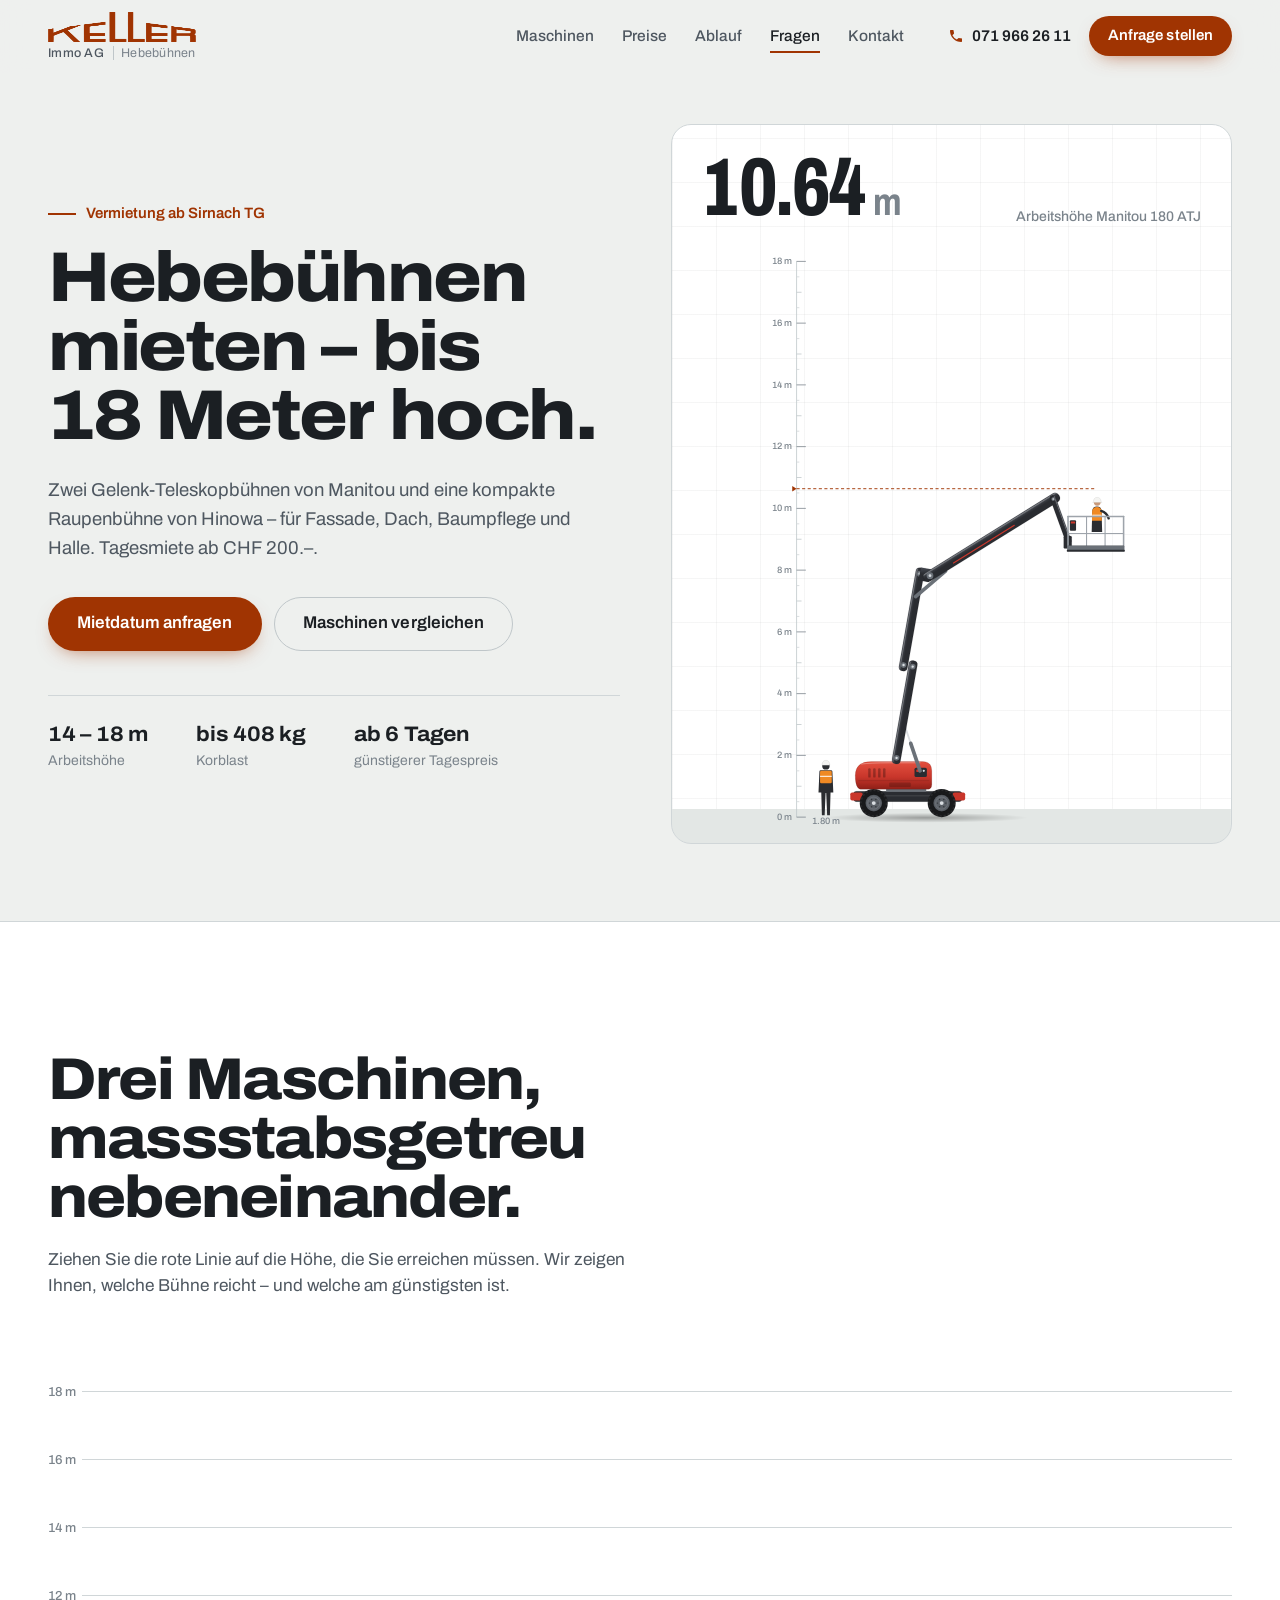
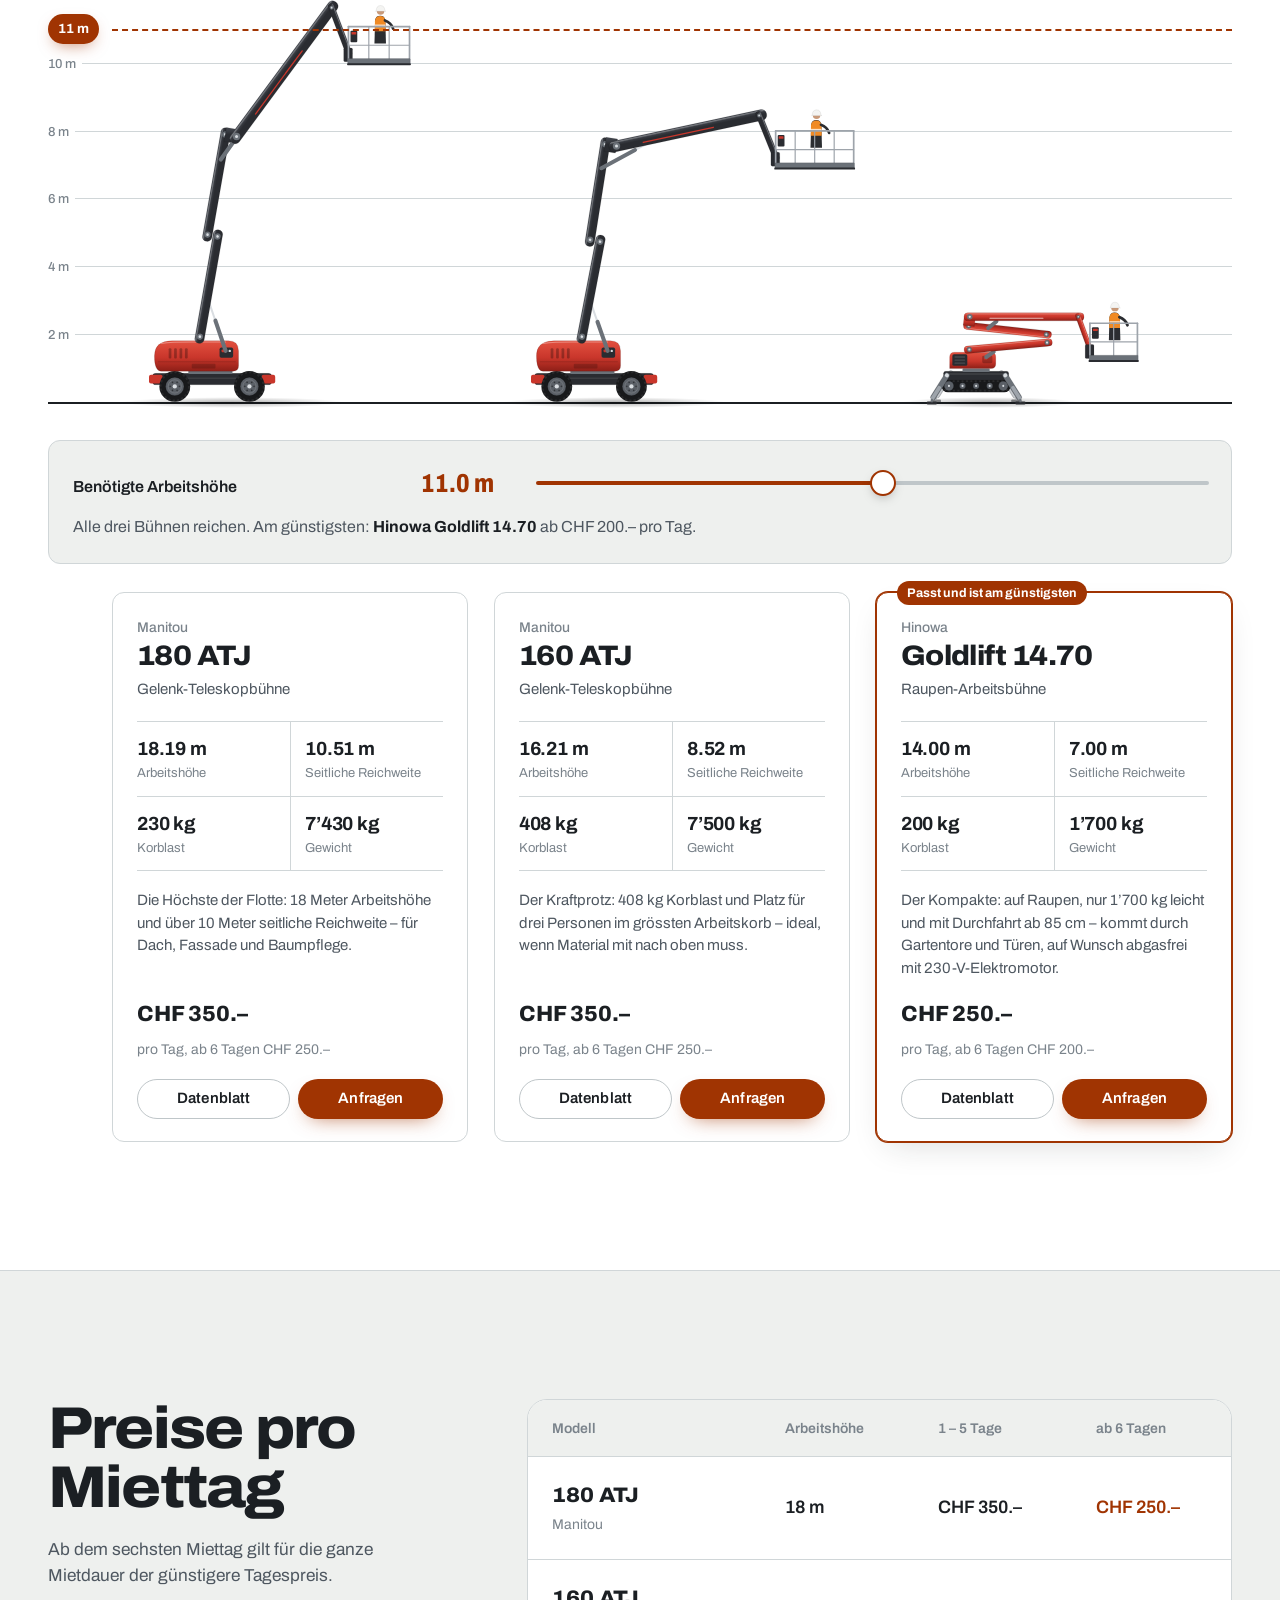
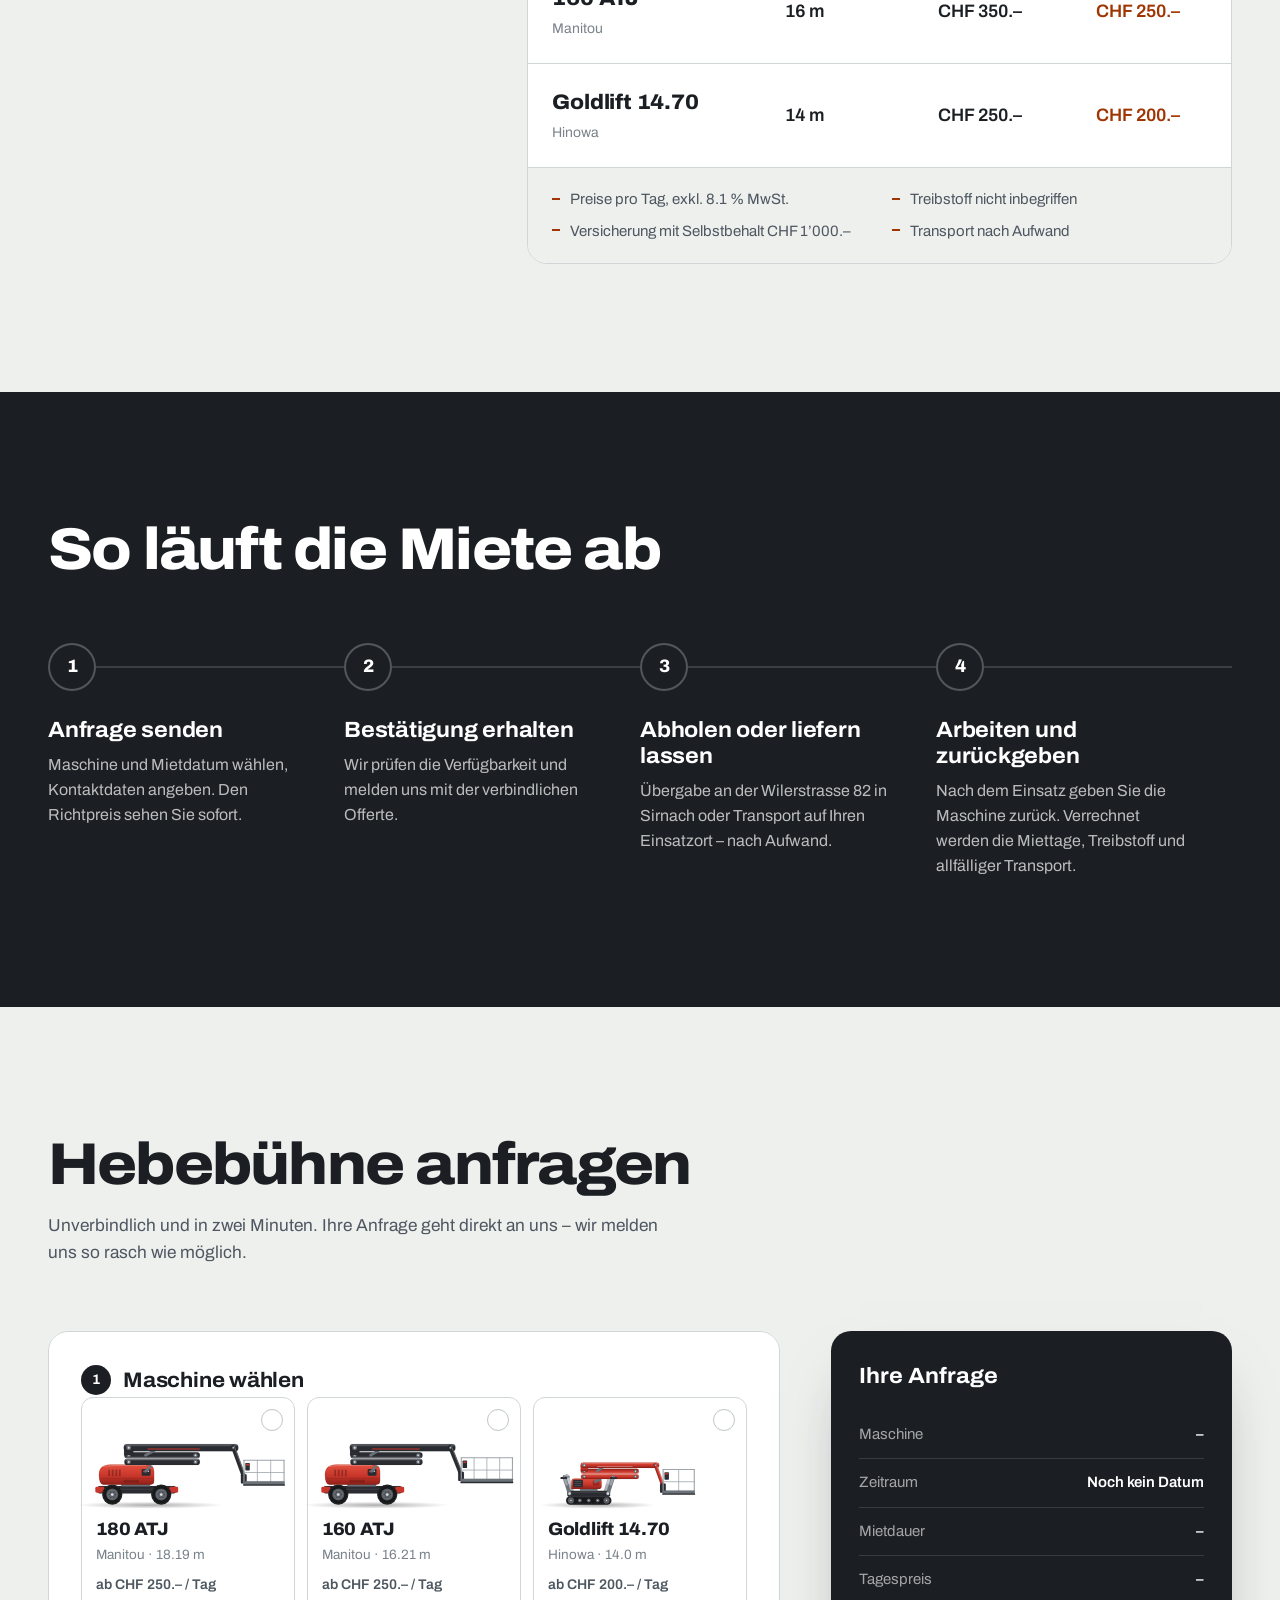
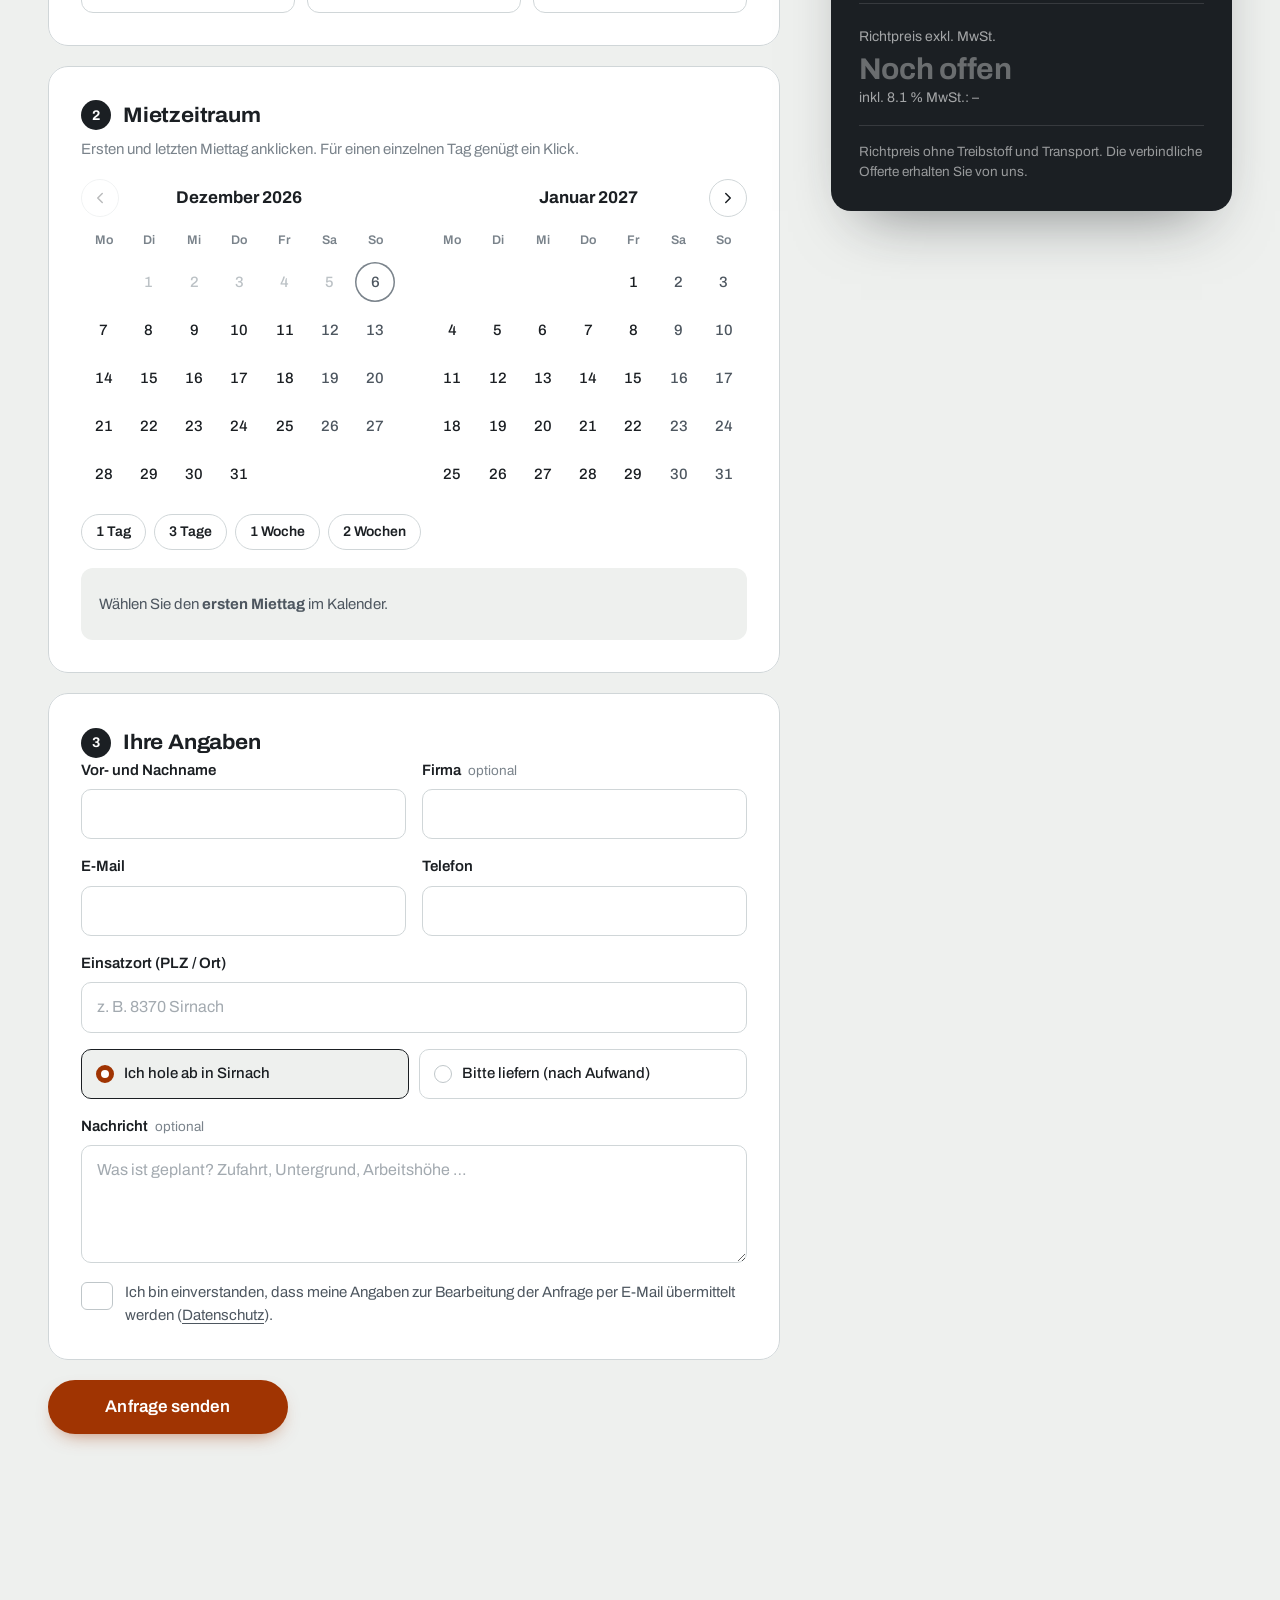
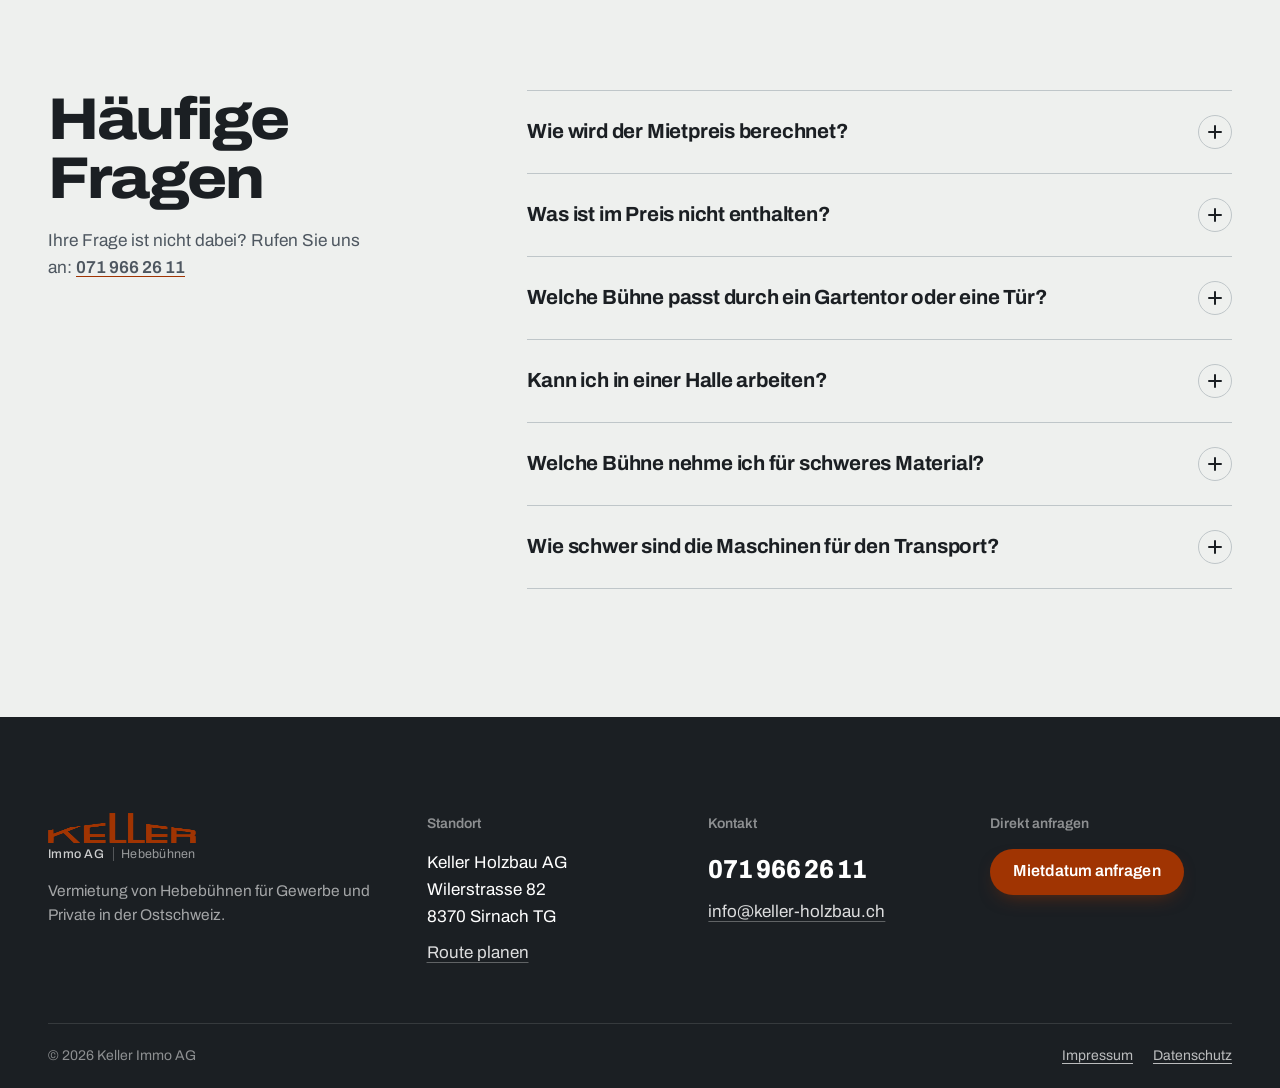
==== version-1/index.html @ 330ce8ee "Hebebühnen-Website: vier Entwürfe mit Anfrageformular Co-Authored-By: Claude Opus 5.5 <noreply@anthr" ====
<!doctype html>
<html lang="de-CH">
<head>
  <meta charset="utf-8">
  <meta name="viewport" content="width=device-width, initial-scale=1, viewport-fit=cover">
  <title>Hebebühnen mieten in Sirnach TG | Keller Immo AG</title>
  <meta name="description" content="Gelenk- und Raupen-Arbeitsbühnen mit 14 bis 18 m Arbeitshöhe mieten – Manitou 180 ATJ, Manitou 160 ATJ und Hinowa Goldlift 14.70. Ab CHF 200.– pro Tag, direkt ab Sirnach TG.">
  <meta name="robots" content="noindex, nofollow">
  <meta name="theme-color" content="#EEF0EE">
  <meta property="og:title" content="Hebebühnen mieten in Sirnach TG – Keller Immo AG">
  <meta property="og:description" content="Drei Arbeitsbühnen von 14 bis 18 m Arbeitshöhe. Ab CHF 200.– pro Tag.">
  <meta property="og:type" content="website">
  <link rel="icon" href="data:image/svg+xml,%3Csvg xmlns='http://www.w3.org/2000/svg' viewBox='0 0 64 64'%3E%3Crect width='64' height='64' rx='14' fill='%23A03402'/%3E%3Cpath d='M18 14h8v16l14-16h10L34 32l17 18H40L26 35v15h-8z' fill='%23fff'/%3E%3C/svg%3E">
  <link rel="preconnect" href="https://fonts.googleapis.com">
  <link rel="preconnect" href="https://fonts.gstatic.com" crossorigin>
  <link href="https://fonts.googleapis.com/css2?family=Archivo:wdth,wght@62..125,100..900&display=swap" rel="stylesheet">
  <link rel="stylesheet" href="styles.css">
</head>
<body>
  <a class="skip" href="#inhalt">Zum Inhalt springen</a>

  <header class="site-header" data-header>
    <div class="wrap header-inner">
      <a class="logo" href="#top" aria-label="Keller Immo AG – zur Startseite">
        <img class="logo-img" src="assets/keller-logo.png" alt="Keller" width="560" height="175">
        <span class="logo-sub">Immo AG <span>Hebebühnen</span></span>
      </a>
      <nav class="nav" aria-label="Hauptnavigation">
        <a href="#maschinen">Maschinen</a>
        <a href="#preise">Preise</a>
        <a href="#ablauf">Ablauf</a>
        <a href="#fragen">Fragen</a>
        <a href="#kontakt">Kontakt</a>
      </nav>
      <div class="header-actions">
        <a class="header-phone" href="tel:+41719662611">
          <svg viewBox="0 0 24 24" aria-hidden="true"><path d="M6.6 10.8a15.1 15.1 0 0 0 6.6 6.6l2.2-2.2a1 1 0 0 1 1-.25 11.4 11.4 0 0 0 3.6.57 1 1 0 0 1 1 1V20a1 1 0 0 1-1 1A17 17 0 0 1 3 4a1 1 0 0 1 1-1h3.5a1 1 0 0 1 1 1c0 1.25.2 2.45.57 3.57a1 1 0 0 1-.25 1z" fill="currentColor"/></svg>
          <span>071 966 26 11</span>
        </a>
        <a class="btn btn--red btn--sm" href="#anfrage">Anfrage stellen</a>
        <button class="menu-btn" type="button" aria-expanded="false" aria-controls="mobile-menu" data-menu-btn>
          <span class="sr">Menü öffnen</span><i></i><i></i>
        </button>
      </div>
    </div>
  </header>
  <div class="mobile-menu" id="mobile-menu" data-menu hidden>
    <nav aria-label="Mobile Navigation">
      <a href="#maschinen">Maschinen</a>
      <a href="#preise">Preise</a>
      <a href="#ablauf">Ablauf</a>
      <a href="#fragen">Fragen</a>
      <a href="#kontakt">Kontakt</a>
    </nav>
    <div class="mobile-menu-foot">
      <a class="btn btn--red btn--block" href="#anfrage">Anfrage stellen</a>
      <a class="btn btn--line btn--block" href="tel:+41719662611">071 966 26 11 anrufen</a>
    </div>
  </div>

  <main id="inhalt">
    <!-- ============ HERO ============ -->
    <section class="hero" id="top">
      <div class="wrap hero-grid">
        <div class="hero-copy">
          <p class="hero-kicker">Vermietung ab Sirnach TG</p>
          <h1 class="hero-title">Hebebühnen mieten – bis 18&nbsp;Meter hoch.</h1>
          <p class="hero-lead">Zwei Gelenk-Teleskopbühnen von Manitou und eine kompakte Raupenbühne von Hinowa – für Fassade, Dach, Baumpflege und Halle. Tagesmiete ab CHF&nbsp;200.–.</p>
          <div class="hero-cta">
            <a class="btn btn--red btn--lg" href="#anfrage">Mietdatum anfragen</a>
            <a class="btn btn--line btn--lg" href="#maschinen">Maschinen vergleichen</a>
          </div>
          <ul class="hero-facts">
            <li><b>14 – 18 m</b><span>Arbeitshöhe</span></li>
            <li><b>bis 408 kg</b><span>Korblast</span></li>
            <li><b>ab 6 Tagen</b><span>günstigerer Tagespreis</span></li>
          </ul>
        </div>
        <figure class="hero-stage" aria-label="Manitou 180 ATJ fährt auf 18.19 m Arbeitshöhe aus">
          <div class="hero-readout" aria-hidden="true">
            <span class="hero-readout-num" data-hero-num>2.89</span><span class="hero-readout-unit">m</span>
            <span class="hero-readout-label">Arbeitshöhe Manitou 180&nbsp;ATJ</span>
          </div>
          <div class="hero-lift" data-hero-lift></div>
          <button class="hero-replay" type="button" data-hero-replay aria-label="Animation wiederholen">
            <svg viewBox="0 0 24 24" aria-hidden="true"><path d="M4 12a8 8 0 1 0 2.4-5.7M4 4v4.5h4.5" fill="none" stroke="currentColor" stroke-width="2" stroke-linecap="round" stroke-linejoin="round"/></svg>
            <span>Nochmals ausfahren</span>
          </button>
        </figure>
      </div>
    </section>

    <!-- ============ MASCHINEN ============ -->
    <section class="section lineup-section" id="maschinen" aria-labelledby="maschinen-title">
      <div class="wrap">
        <div class="section-head">
          <h2 class="section-title" id="maschinen-title">Drei Maschinen, massstabsgetreu nebeneinander.</h2>
          <p class="section-lead">Ziehen Sie die rote Linie auf die Höhe, die Sie erreichen müssen. Wir zeigen Ihnen, welche Bühne reicht – und welche am günstigsten ist.</p>
        </div>

        <div class="lineup" data-lineup>
          <div class="lineup-canvas" data-lineup-canvas></div>
          <div class="lineup-control">
            <label class="lineup-label" for="height-range">Benötigte Arbeitshöhe <output data-height-out>11.0 m</output></label>
            <input class="range" id="height-range" type="range" min="3" max="18.5" step="0.1" value="11" data-height-range>
            <p class="lineup-result" data-height-result aria-live="polite"></p>
          </div>
        </div>

        <div class="machines" data-machines></div>
      </div>
    </section>

    <!-- ============ PREISE ============ -->
    <section class="section prices-section" id="preise" aria-labelledby="preise-title">
      <div class="wrap prices-grid">
        <div class="section-head section-head--side">
          <h2 class="section-title" id="preise-title">Preise pro Miettag</h2>
          <p class="section-lead">Ab dem sechsten Miettag gilt für die ganze Mietdauer der günstigere Tagespreis.</p>
        </div>
        <div class="price-table-wrap">
          <table class="price-table">
            <caption class="sr">Mietpreise der Hebebühnen pro Tag in CHF, exklusive MwSt.</caption>
            <thead>
              <tr><th scope="col">Modell</th><th scope="col">Arbeitshöhe</th><th scope="col">1 – 5 Tage</th><th scope="col">ab 6 Tagen</th></tr>
            </thead>
            <tbody>
              <tr><th scope="row"><b>180 ATJ</b><span>Manitou</span></th><td>18 m</td><td>CHF 350.–</td><td class="is-best">CHF 250.–</td></tr>
              <tr><th scope="row"><b>160 ATJ</b><span>Manitou</span></th><td>16 m</td><td>CHF 350.–</td><td class="is-best">CHF 250.–</td></tr>
              <tr><th scope="row"><b>Goldlift 14.70</b><span>Hinowa</span></th><td>14 m</td><td>CHF 250.–</td><td class="is-best">CHF 200.–</td></tr>
            </tbody>
          </table>
          <ul class="price-notes">
            <li>Preise pro Tag, exkl. 8.1&nbsp;% MwSt.</li>
            <li>Treibstoff nicht inbegriffen</li>
            <li>Versicherung mit Selbstbehalt CHF 1’000.–</li>
            <li>Transport nach Aufwand</li>
          </ul>
        </div>
      </div>
    </section>

    <!-- ============ ABLAUF ============ -->
    <section class="section steps-section" id="ablauf" aria-labelledby="ablauf-title">
      <div class="wrap">
        <div class="section-head">
          <h2 class="section-title" id="ablauf-title">So läuft die Miete ab</h2>
        </div>
        <ol class="steps" data-steps>
          <li class="step">
            <span class="step-num">1</span>
            <h3>Anfrage senden</h3>
            <p>Maschine und Mietdatum wählen, Kontaktdaten angeben. Den Richtpreis sehen Sie sofort.</p>
          </li>
          <li class="step">
            <span class="step-num">2</span>
            <h3>Bestätigung erhalten</h3>
            <p>Wir prüfen die Verfügbarkeit und melden uns mit der verbindlichen Offerte.</p>
          </li>
          <li class="step">
            <span class="step-num">3</span>
            <h3>Abholen oder liefern lassen</h3>
            <p>Übergabe an der Wilerstrasse 82 in Sirnach oder Transport auf Ihren Einsatzort – nach Aufwand.</p>
          </li>
          <li class="step">
            <span class="step-num">4</span>
            <h3>Arbeiten und zurückgeben</h3>
            <p>Nach dem Einsatz geben Sie die Maschine zurück. Verrechnet werden die Miettage, Treibstoff und allfälliger Transport.</p>
          </li>
        </ol>
      </div>
    </section>

    <!-- ============ ANFRAGE ============ -->
    <section class="section request-section" id="anfrage" aria-labelledby="anfrage-title">
      <div class="wrap">
        <div class="section-head">
          <h2 class="section-title" id="anfrage-title">Hebebühne anfragen</h2>
          <p class="section-lead">Unverbindlich und in zwei Minuten. Ihre Anfrage geht direkt an uns – wir melden uns so rasch wie möglich.</p>
        </div>

        <div class="request-grid">
          <form class="request-form" data-form autocomplete="on">
            <fieldset class="fs" data-field="maschine">
              <legend class="fs-title"><span class="fs-num">1</span>Maschine wählen</legend>
              <div class="machine-picks" data-picks></div>
            </fieldset>

            <fieldset class="fs" data-field="zeitraum">
              <legend class="fs-title"><span class="fs-num">2</span>Mietzeitraum</legend>
              <p class="fs-hint">Ersten und letzten Miettag anklicken. Für einen einzelnen Tag genügt ein Klick.</p>
              <div data-calendar></div>
            </fieldset>

            <fieldset class="fs">
              <legend class="fs-title"><span class="fs-num">3</span>Ihre Angaben</legend>
              <div class="fields">
                <div class="field" data-field="name">
                  <label for="f-name">Vor- und Nachname</label>
                  <input id="f-name" name="name" type="text" autocomplete="name" required>
                </div>
                <div class="field">
                  <label for="f-firma">Firma <span class="opt">optional</span></label>
                  <input id="f-firma" name="firma" type="text" autocomplete="organization">
                </div>
                <div class="field" data-field="email">
                  <label for="f-email">E-Mail</label>
                  <input id="f-email" name="email" type="email" autocomplete="email" inputmode="email" required>
                </div>
                <div class="field" data-field="telefon">
                  <label for="f-tel">Telefon</label>
                  <input id="f-tel" name="telefon" type="tel" autocomplete="tel" inputmode="tel" required>
                </div>
                <div class="field field--wide" data-field="einsatzort">
                  <label for="f-ort">Einsatzort (PLZ / Ort)</label>
                  <input id="f-ort" name="einsatzort" type="text" autocomplete="address-level2" placeholder="z. B. 8370 Sirnach" required>
                </div>
              </div>
              <div class="transport" role="radiogroup" aria-label="Transport">
                <label class="toggle"><input type="radio" name="transport" value="Abholung in Sirnach" checked><span>Ich hole ab in Sirnach</span></label>
                <label class="toggle"><input type="radio" name="transport" value="Lieferung an Einsatzort (nach Aufwand)"><span>Bitte liefern (nach Aufwand)</span></label>
              </div>
              <div class="field field--wide">
                <label for="f-msg">Nachricht <span class="opt">optional</span></label>
                <textarea id="f-msg" name="nachricht" rows="4" placeholder="Was ist geplant? Zufahrt, Untergrund, Arbeitshöhe …"></textarea>
              </div>
              <div class="hp" aria-hidden="true"><label>Bitte leer lassen <input name="_honey" tabindex="-1" autocomplete="off"></label></div>
              <div class="field check" data-field="datenschutz">
                <label class="checkbox"><input type="checkbox" name="datenschutz" value="ja"><span>Ich bin einverstanden, dass meine Angaben zur Bearbeitung der Anfrage per E-Mail übermittelt werden (<button type="button" class="link" data-open-legal="datenschutz">Datenschutz</button>).</span></label>
              </div>
            </fieldset>

            <div class="form-submit">
              <button class="btn btn--red btn--lg btn--submit" type="submit"><span class="btn-label">Anfrage senden</span><span class="spinner" aria-hidden="true"></span></button>
              <div class="bk-status" data-status role="status" aria-live="polite"></div>
            </div>
          </form>

          <aside class="summary" data-est-state="empty" aria-label="Zusammenfassung Ihrer Anfrage">
            <div class="summary-card">
              <h3 class="summary-title">Ihre Anfrage</h3>
              <dl class="summary-list">
                <div><dt>Maschine</dt><dd><span data-est="machine">–</span> <small data-est="brand"></small></dd></div>
                <div><dt>Zeitraum</dt><dd data-est="period">Noch kein Datum</dd></div>
                <div><dt>Mietdauer</dt><dd data-est="days">–</dd></div>
                <div><dt>Tagespreis</dt><dd data-est="rate">–</dd></div>
              </dl>
              <div class="summary-total">
                <span>Richtpreis exkl. MwSt.</span>
                <strong data-est="net">–</strong>
                <small>inkl. 8.1 % MwSt.: <span data-est="gross">–</span></small>
              </div>
              <p class="summary-tier" data-est="tier"></p>
              <p class="summary-note">Richtpreis ohne Treibstoff und Transport. Die verbindliche Offerte erhalten Sie von uns.</p>
            </div>
          </aside>
        </div>

        <div class="success" data-success hidden tabindex="-1">
          <div class="success-mark" aria-hidden="true"><svg viewBox="0 0 52 52"><circle cx="26" cy="26" r="24"/><path d="M15 27l7 7 15-16"/></svg></div>
          <h3>Danke – Ihre Anfrage ist bei uns.</h3>
          <p data-success-text>Wir prüfen die Verfügbarkeit und melden uns so rasch wie möglich.</p>
          <button class="btn btn--line" type="button" data-success-reset>Weitere Anfrage stellen</button>
        </div>
      </div>
    </section>

    <!-- ============ FAQ ============ -->
    <section class="section faq-section" id="fragen" aria-labelledby="fragen-title">
      <div class="wrap faq-grid">
        <div class="section-head section-head--side">
          <h2 class="section-title" id="fragen-title">Häufige Fragen</h2>
          <p class="section-lead">Ihre Frage ist nicht dabei? Rufen Sie uns an: <a href="tel:+41719662611">071 966 26 11</a></p>
        </div>
        <div class="faq">
          <details>
            <summary>Wie wird der Mietpreis berechnet?</summary>
            <p>Sie bezahlen pro Miettag. Die beiden Manitou-Bühnen kosten CHF 350.– pro Tag, die Hinowa Goldlift CHF 250.–. Ab einer Mietdauer von sechs Tagen gilt für alle Tage der günstigere Preis: CHF 250.– bzw. CHF 200.– pro Tag. Alle Preise verstehen sich exkl. 8.1&nbsp;% MwSt.</p>
          </details>
          <details>
            <summary>Was ist im Preis nicht enthalten?</summary>
            <p>Treibstoff und Transport werden separat verrechnet – der Transport nach Aufwand. Die Maschinen sind versichert, der Selbstbehalt im Schadenfall beträgt CHF 1’000.–.</p>
          </details>
          <details>
            <summary>Welche Bühne passt durch ein Gartentor oder eine Tür?</summary>
            <p>Die Hinowa Goldlift 14.70. Mit eingefahrenem Raupenfahrwerk ist sie nur 78&nbsp;cm breit und kommt durch Durchgänge ab 85&nbsp;cm. Mit rund 1’700&nbsp;kg und 0.50&nbsp;daN/cm² Bodendruck schont sie auch Rasen und Platten.</p>
          </details>
          <details>
            <summary>Kann ich in einer Halle arbeiten?</summary>
            <p>Die Goldlift 14.70 hat neben dem Benzinmotor einen Elektromotor für 230&nbsp;V – damit arbeiten Sie ohne Abgase. Die beiden Manitou-Bühnen werden mit Diesel betrieben.</p>
          </details>
          <details>
            <summary>Welche Bühne nehme ich für schweres Material?</summary>
            <p>Die Manitou 160 ATJ. Ihr Arbeitskorb misst 2.30 × 0.90&nbsp;m und trägt bis 408&nbsp;kg – genug für drei Personen oder zwei Personen mit Material.</p>
          </details>
          <details>
            <summary>Wie schwer sind die Maschinen für den Transport?</summary>
            <p>Die Manitou 180 ATJ wiegt rund 7’430&nbsp;kg, die 160 ATJ rund 7’500&nbsp;kg und die Goldlift 14.70 rund 1’700&nbsp;kg. Den Transport auf Ihren Einsatzort organisieren wir gerne für Sie.</p>
          </details>
        </div>
      </div>
    </section>
  </main>

  <!-- ============ FOOTER ============ -->
  <footer class="site-footer" id="kontakt">
    <div class="wrap footer-grid">
      <div class="footer-brand">
        <a class="logo logo--light" href="#top" aria-label="Keller Immo AG – nach oben">
          <img class="logo-img" src="assets/keller-logo.png" alt="Keller" width="560" height="175">
          <span class="logo-sub">Immo AG <span>Hebebühnen</span></span>
        </a>
        <p>Vermietung von Hebebühnen für Gewerbe und Private in der Ostschweiz.</p>
      </div>
      <div class="footer-col">
        <h3>Standort</h3>
        <address>Keller Holzbau AG<br>Wilerstrasse 82<br>8370 Sirnach TG</address>
        <a class="footer-link" href="https://www.google.com/maps/search/?api=1&amp;query=Wilerstrasse+82,+8370+Sirnach" target="_blank" rel="noopener">Route planen</a>
      </div>
      <div class="footer-col">
        <h3>Kontakt</h3>
        <a class="footer-big" href="tel:+41719662611">071 966 26 11</a>
        <a class="footer-link" href="mailto:info@keller-holzbau.ch">info@keller-holzbau.ch</a>
      </div>
      <div class="footer-col footer-cta">
        <h3>Direkt anfragen</h3>
        <a class="btn btn--red" href="#anfrage">Mietdatum anfragen</a>
      </div>
    </div>
    <div class="wrap footer-base">
      <span>© <span data-year>2026</span> Keller Immo AG</span>
      <span class="footer-legal">
        <button type="button" class="link" data-open-legal="impressum">Impressum</button>
        <button type="button" class="link" data-open-legal="datenschutz">Datenschutz</button>
      </span>
    </div>
  </footer>

  <!-- Mobile Anfrage-Leiste -->
  <div class="mobile-bar" data-mobile-bar>
    <a class="btn btn--line" href="tel:+41719662611" aria-label="Anrufen: 071 966 26 11">
      <svg viewBox="0 0 24 24" aria-hidden="true"><path d="M6.6 10.8a15.1 15.1 0 0 0 6.6 6.6l2.2-2.2a1 1 0 0 1 1-.25 11.4 11.4 0 0 0 3.6.57 1 1 0 0 1 1 1V20a1 1 0 0 1-1 1A17 17 0 0 1 3 4a1 1 0 0 1 1-1h3.5a1 1 0 0 1 1 1c0 1.25.2 2.45.57 3.57a1 1 0 0 1-.25 1z" fill="currentColor"/></svg>
      Anrufen
    </a>
    <a class="btn btn--red" href="#anfrage">Mietdatum anfragen</a>
  </div>

  <!-- Datenblatt-Dialog -->
  <dialog class="sheet" data-sheet aria-labelledby="sheet-title">
    <div class="sheet-inner" tabindex="-1" autofocus>
      <header class="sheet-head">
        <div>
          <p class="sheet-brand" data-sheet-brand></p>
          <h2 class="sheet-title" id="sheet-title" data-sheet-title></h2>
        </div>
        <button class="icon-btn" type="button" data-sheet-close aria-label="Datenblatt schliessen">
          <svg viewBox="0 0 24 24" aria-hidden="true"><path d="M6 6l12 12M18 6L6 18" stroke="currentColor" stroke-width="2" stroke-linecap="round"/></svg>
        </button>
      </header>
      <div class="sheet-body" data-sheet-body></div>
      <footer class="sheet-foot">
        <div class="sheet-price" data-sheet-price></div>
        <button class="btn btn--red" type="button" data-sheet-request>Diese Maschine anfragen</button>
      </footer>
    </div>
  </dialog>

  <!-- Rechtliches -->
  <dialog class="sheet sheet--legal" data-legal aria-labelledby="legal-title">
    <div class="sheet-inner" tabindex="-1" autofocus>
      <header class="sheet-head">
        <h2 class="sheet-title" id="legal-title" data-legal-title>Impressum</h2>
        <button class="icon-btn" type="button" data-legal-close aria-label="Schliessen">
          <svg viewBox="0 0 24 24" aria-hidden="true"><path d="M6 6l12 12M18 6L6 18" stroke="currentColor" stroke-width="2" stroke-linecap="round"/></svg>
        </button>
      </header>
      <div class="sheet-body legal" data-legal-body></div>
    </div>
  </dialog>

  <template id="legal-impressum">
    <h3>Anbieterin</h3>
    <p>Keller Immo AG – Vermietung Hebebühnen<br>c/o Keller Holzbau AG<br>Wilerstrasse 82<br>8370 Sirnach TG<br>Schweiz</p>
    <h3>Kontakt</h3>
    <p>Telefon <a href="tel:+41719662611">071 966 26 11</a><br>E-Mail <a href="mailto:info@keller-holzbau.ch">info@keller-holzbau.ch</a></p>
    <h3>Haftung</h3>
    <p>Alle Angaben ohne Gewähr. Technische Daten gemäss Herstellerangaben; sie können je nach Ausstattung abweichen. Preise in CHF, exkl. 8.1&nbsp;% MwSt.</p>
  </template>
  <template id="legal-datenschutz">
    <p>Wir bearbeiten Personendaten nach dem Schweizer Datenschutzgesetz (DSG).</p>
    <h3>Anfrageformular</h3>
    <p>Wenn Sie uns eine Anfrage senden, übermitteln wir Ihre Angaben (Name, Firma, Kontaktdaten, Einsatzort, Mietzeitraum, Nachricht) per E-Mail an uns. Für den Versand nutzen wir den Dienst FormSubmit (formsubmit.co); dabei können Daten in Länder ausserhalb der Schweiz übermittelt werden. Wir verwenden Ihre Angaben ausschliesslich zur Bearbeitung Ihrer Anfrage und zur Vertragsabwicklung.</p>
    <h3>Schriften</h3>
    <p>Diese Website lädt Schriften von Google Fonts. Dabei wird Ihre IP-Adresse an Google übermittelt.</p>
    <h3>Cookies</h3>
    <p>Diese Website setzt keine Tracking- oder Werbe-Cookies.</p>
    <h3>Ihre Rechte</h3>
    <p>Sie können jederzeit Auskunft über Ihre gespeicherten Daten verlangen und deren Berichtigung oder Löschung beantragen. Kontakt: <a href="mailto:info@keller-holzbau.ch">info@keller-holzbau.ch</a>.</p>
  </template>

  <script src="js/data.js"></script>
  <script src="js/lift.js"></script>
  <script src="js/booking.js"></script>
  <script src="app.js"></script>
</body>
</html>
---- version-1/styles.css ----
/* =========================================================================
   Version 1 – «Messlatte»
   Hell, technisch, präzise. Eine Schrift (Archivo, variable Breite),
   Betongrau, Graphit und das Keller-Rot.
   ========================================================================= */

:root {
  --paper: #EEF0EE;
  --paper-2: #E3E7E5;
  --white: #FFFFFF;
  --ink: #1B1F23;
  --ink-2: #4E5760;
  --ink-3: #7A838B;
  --line: #D0D6D8;
  --line-2: #BFC6C9;
  --red: #A03402;
  --red-hi: #B8460F;
  --red-ink: #7E2900;
  --red-soft: #F7E6DC;
  --ok: #2F7D4F;

  --font: 'Archivo', system-ui, -apple-system, 'Segoe UI', sans-serif;
  --wrap: 1320px;
  --gutter: clamp(16px, 4vw, 48px);
  --header-h: 72px;
  --r-s: 6px;
  --r-m: 12px;
  --r-l: 20px;
  --ease: cubic-bezier(.2, .7, .1, 1);
  --shadow: 0 1px 0 rgba(27, 31, 35, .04), 0 12px 32px -12px rgba(27, 31, 35, .18);

  --lift-red: #C9362B;
  --lift-red-hi: #E2503F;
  --lift-red-dark: #8E1F17;
  --lift-person: #2B2D31;
  --lift-accent: #C9362B;
  color-scheme: light;
}

*, *::before, *::after { box-sizing: border-box; }
[hidden] { display: none !important; }
html { -webkit-text-size-adjust: 100%; scroll-behavior: smooth; scroll-padding-top: calc(var(--header-h) + 16px); }
body {
  margin: 0;
  background: var(--paper);
  color: var(--ink);
  font-family: var(--font);
  font-size: 17px;
  line-height: 1.55;
  font-stretch: 100%;
  -webkit-font-smoothing: antialiased;
  text-rendering: optimizeLegibility;
  overflow-x: hidden;
}
img, svg { display: block; max-width: 100%; }
a { color: inherit; }
button, input, textarea, select { font: inherit; color: inherit; }
::selection { background: var(--red); color: #fff; }
:focus-visible { outline: 2px solid var(--red); outline-offset: 3px; border-radius: 4px; }

.wrap { width: 100%; max-width: var(--wrap); margin: 0 auto; padding-left: max(var(--gutter), env(safe-area-inset-left)); padding-right: max(var(--gutter), env(safe-area-inset-right)); }
.sr, .bk-sr { position: absolute !important; width: 1px; height: 1px; padding: 0; margin: -1px; overflow: hidden; clip: rect(0 0 0 0); white-space: nowrap; border: 0; }
.skip { position: fixed; left: 16px; top: -60px; z-index: 100; background: var(--ink); color: #fff; padding: 10px 16px; border-radius: var(--r-s); transition: top .2s; }
.skip:focus { top: 12px; }
.checkbox .link { white-space: nowrap; }
.link { background: none; border: 0; padding: 0; color: inherit; text-decoration: underline; text-underline-offset: 3px; cursor: pointer; }

/* ---------- Buttons ---------- */
.btn {
  --h: 46px;
  display: inline-flex; align-items: center; justify-content: center; gap: 10px;
  height: var(--h); padding: 0 22px;
  border-radius: 999px; border: 1.5px solid transparent;
  font-weight: 600; font-size: 16px; letter-spacing: .005em; text-decoration: none;
  cursor: pointer; white-space: nowrap;
  transition: background-color .25s var(--ease), border-color .25s var(--ease), color .25s var(--ease), transform .25s var(--ease), box-shadow .25s var(--ease);
  -webkit-tap-highlight-color: transparent;
}
.btn:active { transform: translateY(1px) scale(.99); }
.btn svg { width: 18px; height: 18px; }
.btn--red { background: var(--red); color: #fff; box-shadow: 0 8px 20px -10px rgba(160, 52, 2, .7); }
.btn--red:hover { background: var(--red-hi); box-shadow: 0 12px 26px -10px rgba(160, 52, 2, .75); }
.btn--line { border-color: var(--line-2); background: transparent; color: var(--ink); }
.btn--line:hover { border-color: var(--ink); background: var(--white); }
.btn--sm { --h: 40px; padding: 0 18px; font-size: 15px; }
.btn--lg { --h: 54px; padding: 0 28px; font-size: 17px; }
.btn--block { width: 100%; }

/* ---------- Logo ---------- */
.logo { display: inline-flex; flex-direction: column; text-decoration: none; line-height: 1; color: var(--ink); }
.logo-img { display: block; width: auto; height: 30px; }
.logo-sub { font-size: 12.5px; font-weight: 500; margin-top: 5px; letter-spacing: .02em; color: var(--ink-2); }
.logo-sub span { color: var(--ink-3); font-weight: 400; margin-left: 6px; padding-left: 7px; border-left: 1px solid var(--line-2); }
.logo--light .logo-sub { color: rgba(255, 255, 255, .78); }
.logo--light .logo-sub span { color: rgba(255, 255, 255, .55); border-color: rgba(255, 255, 255, .25); }

/* ---------- Header ---------- */
.site-header {
  position: sticky; top: 0; z-index: 50;
  background: rgba(238, 240, 238, .82);
  -webkit-backdrop-filter: saturate(1.4) blur(14px); backdrop-filter: saturate(1.4) blur(14px);
  border-bottom: 1px solid transparent;
  transition: border-color .3s, background-color .3s;
}
.site-header.is-scrolled { border-bottom-color: var(--line); background: rgba(238, 240, 238, .92); }
.header-inner { height: var(--header-h); display: flex; align-items: center; gap: 32px; }
.nav { display: flex; gap: 4px; margin-left: auto; }
.nav a { position: relative; padding: 8px 12px; border-radius: 8px; text-decoration: none; font-size: 15.5px; font-weight: 500; color: var(--ink-2); transition: color .2s; }
.nav a::after { content: ''; position: absolute; left: 12px; right: 12px; bottom: 3px; height: 2px; background: var(--red); transform: scaleX(0); transform-origin: left; transition: transform .35s var(--ease); }
.nav a:hover, .nav a.is-active { color: var(--ink); }
.nav a:hover::after, .nav a.is-active::after { transform: scaleX(1); }
.header-actions { display: flex; align-items: center; gap: 18px; }
.header-phone { display: inline-flex; align-items: center; gap: 8px; text-decoration: none; font-weight: 600; font-size: 15.5px; font-variant-numeric: tabular-nums; }
.header-phone svg { width: 16px; height: 16px; color: var(--red); }
.menu-btn { display: none; width: 44px; height: 44px; border: 1.5px solid var(--line-2); border-radius: 50%; background: transparent; cursor: pointer; position: relative; }
.menu-btn i { position: absolute; left: 13px; right: 13px; height: 2px; background: var(--ink); border-radius: 2px; transition: transform .35s var(--ease), top .35s var(--ease); }
.menu-btn i:nth-of-type(1) { top: 17px; }
.menu-btn i:nth-of-type(2) { top: 24px; }
.menu-btn[aria-expanded="true"] i:nth-of-type(1) { top: 20.5px; transform: rotate(45deg); }
.menu-btn[aria-expanded="true"] i:nth-of-type(2) { top: 20.5px; transform: rotate(-45deg); }

.mobile-menu {
  position: fixed; inset: var(--header-h) 0 0 0; z-index: 49;
  background: var(--paper);
  padding: 24px var(--gutter) calc(24px + env(safe-area-inset-bottom));
  display: flex; flex-direction: column; justify-content: space-between;
  opacity: 0; transform: translateY(-8px); transition: opacity .3s var(--ease), transform .3s var(--ease);
}
.mobile-menu.is-open { opacity: 1; transform: none; }
.mobile-menu nav { display: flex; flex-direction: column; }
.mobile-menu nav a { font-size: 30px; font-weight: 700; font-stretch: 112%; text-decoration: none; padding: 12px 0; border-bottom: 1px solid var(--line); letter-spacing: -.01em; }
.mobile-menu-foot { display: grid; gap: 10px; }

/* ---------- Hero ---------- */
.hero { position: relative; padding: clamp(24px, 4vw, 56px) 0 clamp(40px, 6vw, 88px); overflow: hidden; }
.hero-grid { display: grid; grid-template-columns: minmax(0, 1.02fr) minmax(0, 1fr); gap: clamp(24px, 4vw, 64px); align-items: center; }
.hero-kicker { margin: 0 0 18px; font-size: 15px; font-weight: 600; color: var(--red); display: inline-flex; align-items: center; gap: 10px; }
.hero-kicker::before { content: ''; width: 28px; height: 2px; background: currentColor; }
.hero-title {
  margin: 0;
  font-size: clamp(44px, 5.5vw, 84px);
  line-height: .98; letter-spacing: -.035em;
  font-weight: 800; font-stretch: 112%;
  text-wrap: balance;
}
.hero-lead { margin: 26px 0 0; max-width: 34em; font-size: clamp(17px, 1.45vw, 20px); line-height: 1.55; color: var(--ink-2); text-wrap: pretty; }
.hero-cta { display: flex; flex-wrap: wrap; gap: 12px; margin-top: 34px; }
.hero-facts { list-style: none; margin: 44px 0 0; padding: 22px 0 0; border-top: 1px solid var(--line); display: grid; grid-template-columns: repeat(3, auto); justify-content: start; gap: 12px clamp(24px, 4vw, 48px); }
.hero-facts li { display: flex; flex-direction: column; }
.hero-facts b { font-size: 21px; font-weight: 700; font-stretch: 108%; letter-spacing: -.01em; font-variant-numeric: tabular-nums; }
.hero-facts span { font-size: 14px; color: var(--ink-3); }

.hero-stage {
  position: relative; margin: 0;
  height: clamp(520px, 80vh, 840px);
  border-radius: var(--r-l);
  background:
    linear-gradient(var(--paper-2), var(--paper-2)) bottom / 100% 34px no-repeat,
    repeating-linear-gradient(0deg, rgba(27, 31, 35, .045) 0 1px, transparent 1px 44px),
    repeating-linear-gradient(90deg, rgba(27, 31, 35, .045) 0 1px, transparent 1px 44px),
    var(--white);
  border: 1px solid var(--line);
  overflow: hidden;
  isolation: isolate;
  display: flex; flex-direction: column;
}
.hero-lift { position: relative; flex: 1; min-height: 0; margin: 4px 10px 14px 6px; }
.hero-lift .klift { width: 100%; height: 100%; }
.hero-lift .klift-marker-text { display: none; }
.hero-readout { position: relative; z-index: 2; padding: clamp(18px, 2.4vw, 28px) clamp(18px, 2.4vw, 30px) 0; pointer-events: none; display: flex; align-items: baseline; flex-wrap: wrap; column-gap: 4px; }
.hero-readout-num { font-size: clamp(56px, 6.4vw, 104px); font-weight: 800; font-stretch: 70%; line-height: .85; letter-spacing: -.03em; font-variant-numeric: tabular-nums; color: var(--ink); }
.hero-readout-unit { font-size: clamp(28px, 3vw, 44px); font-weight: 700; font-stretch: 80%; margin-left: 4px; color: var(--ink-3); }
.hero-readout-label { margin-left: auto; align-self: flex-end; padding-bottom: 6px; font-size: 14px; font-weight: 500; color: var(--ink-3); text-align: right; max-width: 15em; line-height: 1.35; }
.sheet-inner:focus { outline: none; }
.hero-replay {
  position: absolute; z-index: 2; right: 18px; bottom: 48px;
  display: inline-flex; align-items: center; gap: 8px;
  height: 36px; padding: 0 14px 0 10px; border-radius: 999px;
  border: 1px solid var(--line); background: rgba(255, 255, 255, .9); color: var(--ink-2);
  font-size: 13.5px; font-weight: 600; cursor: pointer;
  opacity: 0; transform: translateY(6px); transition: opacity .4s var(--ease), transform .4s var(--ease), color .2s, border-color .2s;
}
.hero-replay svg { width: 16px; height: 16px; }
.hero-replay.is-visible { opacity: 1; transform: none; }
.hero-replay:hover { color: var(--ink); border-color: var(--ink-3); }

/* Lineal und Markierung in der Illustration */
.klift-label { font-family: var(--font); font-size: 30px; font-weight: 500; fill: var(--ink-3); font-variant-numeric: tabular-nums; }
.klift-ruler-axis { stroke: var(--line-2); stroke-width: 2.5; }
.klift-tick { stroke: var(--line-2); stroke-width: 2.5; }
.klift-tick--big { stroke: var(--ink-3); }
.klift-tick--minor { stroke: var(--line); }
.klift-marker-line { stroke: var(--red); stroke-width: 3; stroke-dasharray: 10 8; }
.klift-marker-head { fill: var(--red); }
.klift-marker-text { font-family: var(--font); font-size: 40px; font-weight: 800; font-stretch: 80%; fill: var(--red); font-variant-numeric: tabular-nums; }

/* ---------- Sections ---------- */
.section { padding: clamp(72px, 10vw, 140px) 0; }
.section-head { max-width: 760px; margin-bottom: clamp(36px, 5vw, 64px); }
.section-title { margin: 0; font-size: clamp(34px, 4.6vw, 64px); line-height: 1; letter-spacing: -.03em; font-weight: 800; font-stretch: 110%; text-wrap: balance; }
.section-lead { margin: 20px 0 0; font-size: clamp(17px, 1.35vw, 19px); color: var(--ink-2); max-width: 36em; text-wrap: pretty; }
.section-lead a { font-weight: 600; text-decoration-color: var(--red); text-underline-offset: 3px; white-space: nowrap; }

/* ---------- Lineup ---------- */
.lineup-section { background: var(--white); border-top: 1px solid var(--line); border-bottom: 1px solid var(--line); }
.lineup { position: relative; }
.lineup-canvas { position: relative; user-select: none; -webkit-user-select: none; touch-action: pan-y; cursor: ns-resize; }
.lineup-cols { display: grid; grid-template-columns: repeat(3, minmax(0, 1fr)); gap: clamp(4px, 2vw, 32px); padding-left: clamp(40px, 5vw, 64px); position: relative; z-index: 1; }
.lineup-col { height: clamp(380px, 72vh, 720px); position: relative; transition: opacity .5s var(--ease), filter .5s var(--ease); }
.lineup-col .klift { width: 100%; height: 100%; }
.lineup-col.is-out { opacity: .28; filter: grayscale(1); }
.lineup-grid { position: absolute; inset: 0; pointer-events: none; z-index: 0; }
.lineup-gl { position: absolute; left: 0; right: 0; height: 1px; background: var(--line); }
.lineup-gl span { position: absolute; left: 0; top: -9px; font-size: 13px; font-weight: 500; color: var(--ink-3); font-variant-numeric: tabular-nums; background: var(--white); padding-right: 6px; }
.lineup-gl--ground { background: var(--ink); height: 2px; }
.lineup-hl { position: absolute; left: 0; right: 0; height: 0; z-index: 3; pointer-events: none; transition: top .08s linear; }
.lineup-hl::before { content: ''; position: absolute; left: clamp(40px, 5vw, 64px); right: 0; border-top: 2px dashed var(--red); }
.lineup-hl-tag {
  position: absolute; left: 0; top: -15px; height: 30px; padding: 0 10px; border-radius: 999px;
  background: var(--red); color: #fff; font-size: 13.5px; font-weight: 700; line-height: 30px; font-variant-numeric: tabular-nums;
  box-shadow: 0 6px 16px -6px rgba(160, 52, 2, .6); pointer-events: auto; cursor: ns-resize;
}
.lineup-control { display: grid; grid-template-columns: minmax(0, 1fr) minmax(0, 1.6fr); gap: 12px 40px; align-items: center; margin-top: 28px; padding: 22px 24px; border: 1px solid var(--line); border-radius: var(--r-m); background: var(--paper); }
.lineup-label { font-weight: 600; font-size: 16px; display: flex; justify-content: space-between; align-items: baseline; gap: 12px; }
.lineup-label output { font-size: 26px; font-weight: 800; font-stretch: 80%; color: var(--red); font-variant-numeric: tabular-nums; }
.lineup-result { grid-column: 1 / -1; margin: 0; font-size: 16px; color: var(--ink-2); min-height: 1.6em; }
.lineup-result b { color: var(--ink); }

.range { -webkit-appearance: none; appearance: none; width: 100%; height: 32px; background: transparent; cursor: pointer; --p: 50%; }
.range::-webkit-slider-runnable-track { height: 4px; border-radius: 4px; background: linear-gradient(90deg, var(--red) var(--p), var(--line-2) var(--p)); }
.range::-moz-range-track { height: 4px; border-radius: 4px; background: var(--line-2); }
.range::-moz-range-progress { height: 4px; border-radius: 4px; background: var(--red); }
.range::-webkit-slider-thumb { -webkit-appearance: none; width: 26px; height: 26px; margin-top: -11px; border-radius: 50%; background: #fff; border: 2px solid var(--red); box-shadow: 0 4px 12px -4px rgba(0, 0, 0, .35); transition: transform .2s var(--ease); }
.range::-moz-range-thumb { width: 22px; height: 22px; border-radius: 50%; background: #fff; border: 2px solid var(--red); box-shadow: 0 4px 12px -4px rgba(0, 0, 0, .35); }
.range:active::-webkit-slider-thumb { transform: scale(1.12); }

/* Maschinen-Karten unter der Grafik */
.machines { display: grid; grid-template-columns: repeat(3, minmax(0, 1fr)); gap: clamp(12px, 2vw, 32px); margin-top: 28px; padding-left: clamp(40px, 5vw, 64px); }
.machine { position: relative; display: flex; flex-direction: column; padding: 24px 24px 22px; border: 1px solid var(--line); border-radius: var(--r-m); background: var(--white); transition: border-color .3s, box-shadow .3s, opacity .4s; }
.machine:hover { border-color: var(--line-2); box-shadow: var(--shadow); }
.machine.is-best { border-color: var(--red); box-shadow: 0 0 0 1px var(--red), var(--shadow); }
.machine-badge { position: absolute; top: -12px; left: 20px; height: 24px; padding: 0 10px; border-radius: 999px; background: var(--red); color: #fff; font-size: 12.5px; font-weight: 700; line-height: 24px; opacity: 0; transform: translateY(4px); transition: opacity .3s, transform .3s var(--ease); }
.machine.is-best .machine-badge { opacity: 1; transform: none; }
.machine-brand { margin: 0; font-size: 14px; color: var(--ink-3); font-weight: 500; }
.machine-name { margin: 2px 0 0; font-size: clamp(24px, 2.2vw, 30px); font-weight: 800; font-stretch: 108%; letter-spacing: -.02em; line-height: 1.1; }
.machine-type { margin: 6px 0 0; font-size: 15px; color: var(--ink-2); }
.machine-specs { list-style: none; margin: 20px 0 0; padding: 0; display: grid; grid-template-columns: 1fr 1fr; border-top: 1px solid var(--line); }
.machine-specs li { padding: 12px 0; border-bottom: 1px solid var(--line); display: flex; flex-direction: column; }
.machine-specs li:nth-child(odd) { padding-right: 12px; }
.machine-specs li:nth-child(even) { padding-left: 14px; border-left: 1px solid var(--line); }
.machine-specs b { font-size: 19px; font-weight: 700; font-variant-numeric: tabular-nums; letter-spacing: -.01em; }
.machine-specs span { font-size: 13px; color: var(--ink-3); }
.machine-pitch { margin: 18px 0 0; font-size: 15px; color: var(--ink-2); line-height: 1.5; flex: 1; }
.machine-price { margin: 18px 0 0; display: flex; align-items: baseline; gap: 8px; flex-wrap: wrap; }
.machine-price b { font-size: 22px; font-weight: 800; font-stretch: 100%; font-variant-numeric: tabular-nums; }
.machine-price span { font-size: 14px; color: var(--ink-3); }
.machine-actions { display: flex; gap: 8px; margin-top: 18px; flex-wrap: wrap; }
.machine-actions .btn { flex: 1 1 auto; }

/* ---------- Preise ---------- */
.prices-grid, .faq-grid { display: grid; grid-template-columns: minmax(0, .8fr) minmax(0, 1.4fr); gap: clamp(32px, 6vw, 96px); align-items: start; }
.section-head--side { margin-bottom: 0; position: sticky; top: calc(var(--header-h) + 32px); }
.price-table-wrap { border: 1px solid var(--line); border-radius: var(--r-l); background: var(--white); overflow: hidden; }
.price-table { width: 100%; border-collapse: collapse; font-variant-numeric: tabular-nums; }
.price-table th, .price-table td { text-align: left; padding: 22px 24px; border-bottom: 1px solid var(--line); }
.price-table thead th { font-size: 14px; font-weight: 600; color: var(--ink-3); padding-top: 18px; padding-bottom: 16px; background: var(--paper); }
.price-table tbody th { font-weight: 400; }
.price-table tbody th b { display: block; font-size: 21px; font-weight: 800; font-stretch: 106%; letter-spacing: -.01em; }
.price-table tbody th span { font-size: 14px; color: var(--ink-3); }
.price-table td { font-size: 18px; font-weight: 600; white-space: nowrap; }
.price-table td.is-best { color: var(--red); }
.price-table tbody tr { transition: background-color .2s; }
.price-table tbody tr:hover { background: #FAFBFA; }
.price-notes { list-style: none; margin: 0; padding: 20px 24px; display: grid; grid-template-columns: 1fr 1fr; gap: 8px 24px; font-size: 15px; color: var(--ink-2); background: var(--paper); }
.price-notes li { position: relative; padding-left: 18px; }
.price-notes li::before { content: ''; position: absolute; left: 0; top: .62em; width: 8px; height: 2px; background: var(--red); }

/* ---------- Ablauf ---------- */
.steps-section { background: var(--ink); color: #fff; }
.steps-section .section-title { color: #fff; }
.steps { list-style: none; margin: 0; padding: 0; display: grid; grid-template-columns: repeat(4, minmax(0, 1fr)); gap: 0; position: relative; counter-reset: s; }
.steps::before { content: ''; position: absolute; left: 0; right: 0; top: 23px; height: 2px; background: rgba(255, 255, 255, .14); }
.steps::after { content: ''; position: absolute; left: 0; right: 0; top: 23px; height: 2px; background: var(--red-hi); transform: scaleX(var(--progress, 0)); transform-origin: left; transition: transform .2s linear; }
.step { position: relative; padding-right: clamp(16px, 3vw, 40px); }
.step-num { position: relative; z-index: 1; display: grid; place-items: center; width: 48px; height: 48px; border-radius: 50%; background: var(--ink); border: 2px solid rgba(255, 255, 255, .25); font-weight: 800; font-size: 18px; transition: background-color .4s, border-color .4s; }
.step.is-on .step-num { background: var(--red); border-color: var(--red); }
.step h3 { margin: 26px 0 0; font-size: 22px; font-weight: 700; font-stretch: 106%; letter-spacing: -.01em; line-height: 1.2; }
.step p { margin: 10px 0 0; font-size: 16px; color: rgba(255, 255, 255, .7); max-width: 26em; }

/* ---------- Anfrage ---------- */
.request-grid { display: grid; grid-template-columns: minmax(0, 1.55fr) minmax(300px, .85fr); gap: clamp(24px, 4vw, 56px); align-items: start; }
.request-form { display: grid; gap: 20px; min-width: 0; }
.fs { margin: 0; padding: clamp(20px, 3vw, 32px); border: 1px solid var(--line); border-radius: var(--r-l); background: var(--white); min-width: 0; transition: border-color .3s, box-shadow .3s; }
.fs.is-invalid { border-color: var(--red); box-shadow: 0 0 0 3px var(--red-soft); }
.fs-title { float: left; width: 100%; display: flex; align-items: center; gap: 12px; padding: 0; margin: 0; font-size: 21px; font-weight: 700; font-stretch: 106%; letter-spacing: -.01em; }
.fs-num { display: grid; place-items: center; width: 30px; height: 30px; border-radius: 50%; background: var(--ink); color: #fff; font-size: 14px; font-weight: 700; font-stretch: 100%; }
.fs-title + * { clear: both; }
.fs-hint { margin: 8px 0 18px; padding-top: 6px; font-size: 15px; color: var(--ink-3); }
.fs > .bk-error { margin-top: 14px; }

.machine-picks { display: grid; grid-template-columns: repeat(3, minmax(0, 1fr)); gap: 12px; margin-top: 18px; }
.pick { position: relative; display: block; cursor: pointer; }
.pick input { position: absolute; opacity: 0; inset: 0; cursor: pointer; }
.pick-card { display: flex; flex-direction: column; height: 100%; padding: 14px 14px 16px; border: 1.5px solid var(--line); border-radius: var(--r-m); background: var(--white); transition: border-color .25s, background-color .25s, box-shadow .25s; }
.pick:hover .pick-card { border-color: var(--line-2); }
.pick input:checked + .pick-card { border-color: var(--red); background: #FFF9F8; box-shadow: 0 0 0 1px var(--red); }
.pick input:focus-visible + .pick-card { outline: 2px solid var(--red); outline-offset: 3px; }
.pick-art { height: 96px; margin: 0 -6px 8px; }
.pick-art .klift { width: 100%; height: 100%; }
.pick-name, .pick-meta, .pick-price { display: block; }
.pick-name { font-weight: 800; font-size: 18px; font-stretch: 104%; letter-spacing: -.01em; }
.pick-meta { font-size: 13.5px; color: var(--ink-3); margin-top: 2px; }
.pick-price { font-size: 14px; font-weight: 600; margin-top: 8px; color: var(--ink-2); }
.pick-check { position: absolute; top: 12px; right: 12px; width: 22px; height: 22px; border-radius: 50%; border: 1.5px solid var(--line-2); background: #fff; transition: all .25s var(--ease); }
.pick-check::after { content: ''; position: absolute; left: 6.5px; top: 3.5px; width: 5px; height: 10px; border: solid #fff; border-width: 0 2px 2px 0; transform: rotate(45deg) scale(0); transition: transform .25s var(--ease); }
.pick input:checked ~ .pick-check { background: var(--red); border-color: var(--red); }
.pick input:checked ~ .pick-check::after { transform: rotate(45deg) scale(1); }

.fields { display: grid; grid-template-columns: 1fr 1fr; gap: 16px; margin-top: 18px; }
.field { display: flex; flex-direction: column; gap: 7px; min-width: 0; }
.field--wide { grid-column: 1 / -1; }
.fs > .field--wide { margin-top: 16px; }
.field label { font-size: 15px; font-weight: 600; }
.opt { font-weight: 400; color: var(--ink-3); font-size: 13.5px; margin-left: 4px; }
.field input, .field textarea {
  width: 100%; padding: 13px 15px; border: 1.5px solid var(--line); border-radius: 10px; background: var(--white);
  font-size: 16px; line-height: 1.4; transition: border-color .2s, box-shadow .2s; -webkit-appearance: none; appearance: none;
}
.field textarea { resize: vertical; min-height: 110px; }
.field input::placeholder, .field textarea::placeholder { color: #A3AAB0; }
.field input:hover, .field textarea:hover { border-color: var(--line-2); }
.field input:focus, .field textarea:focus { outline: none; border-color: var(--ink); box-shadow: 0 0 0 3px rgba(27, 31, 35, .08); }
.field.is-invalid input, .field.is-invalid textarea { border-color: var(--red); box-shadow: 0 0 0 3px var(--red-soft); }
.bk-error { font-size: 14px; color: var(--red-ink); font-weight: 500; display: flex; align-items: center; gap: 6px; animation: shake .35s var(--ease); }
.bk-error::before { content: '!'; display: grid; place-items: center; width: 17px; height: 17px; border-radius: 50%; background: var(--red); color: #fff; font-size: 11px; font-weight: 800; flex: none; }
@keyframes shake { 0%, 100% { transform: none; } 30% { transform: translateX(-3px); } 60% { transform: translateX(3px); } }

.transport { display: grid; grid-template-columns: 1fr 1fr; gap: 10px; margin-top: 16px; }
.toggle { position: relative; cursor: pointer; }
.toggle input { position: absolute; opacity: 0; }
.toggle span { display: flex; align-items: center; gap: 10px; min-height: 50px; padding: 10px 14px; border: 1.5px solid var(--line); border-radius: 10px; font-size: 15px; font-weight: 500; transition: all .2s; }
.toggle span::before { content: ''; flex: none; width: 18px; height: 18px; border-radius: 50%; border: 1.5px solid var(--line-2); background: #fff; transition: all .2s; }
.toggle input:checked + span { border-color: var(--ink); background: var(--paper); }
.toggle input:checked + span::before { border: 5.5px solid var(--red); }
.toggle input:focus-visible + span { outline: 2px solid var(--red); outline-offset: 2px; }

.check { margin-top: 18px; }
.checkbox { display: flex; gap: 12px; align-items: flex-start; font-size: 15px; color: var(--ink-2); cursor: pointer; font-weight: 400 !important; }
.checkbox input { flex: none; -webkit-appearance: none; appearance: none; width: 22px; height: 22px; margin: 1px 0 0; border: 1.5px solid var(--line-2); border-radius: 6px; background: #fff; display: grid; place-items: center; cursor: pointer; transition: all .2s; }
.checkbox input::after { content: ''; width: 5px; height: 10px; border: solid #fff; border-width: 0 2px 2px 0; transform: rotate(45deg) scale(0); margin-top: -2px; transition: transform .2s var(--ease); }
.checkbox input:checked { background: var(--red); border-color: var(--red); }
.checkbox input:checked::after { transform: rotate(45deg) scale(1); }
.check.is-invalid .checkbox input { border-color: var(--red); box-shadow: 0 0 0 3px var(--red-soft); }
.hp { position: absolute; left: -9999px; width: 1px; height: 1px; overflow: hidden; }

.form-submit { display: flex; flex-direction: column; align-items: flex-start; gap: 14px; }
.btn--submit { min-width: 240px; position: relative; }
.spinner { display: none; width: 20px; height: 20px; border: 2.5px solid rgba(255, 255, 255, .35); border-top-color: #fff; border-radius: 50%; animation: spin .8s linear infinite; }
.is-sending .spinner { display: block; }
.is-sending .btn-label::after { content: ' …'; }
@keyframes spin { to { transform: rotate(360deg); } }
.bk-status { font-size: 15px; }
.bk-status:empty { display: none; }
.bk-status--error { padding: 14px 16px; border-radius: 10px; background: var(--red-soft); color: var(--red-ink); font-weight: 500; }
.bk-status a { font-weight: 700; }

/* Zusammenfassung */
.summary { position: sticky; top: calc(var(--header-h) + 24px); }
.summary-card { padding: 28px; border-radius: var(--r-l); background: var(--ink); color: #fff; box-shadow: 0 30px 60px -30px rgba(27, 31, 35, .55); }
.summary-title { margin: 0 0 18px; font-size: 22px; font-weight: 700; font-stretch: 106%; }
.summary-list { margin: 0; display: grid; }
.summary-list > div { display: flex; justify-content: space-between; gap: 16px; padding: 12px 0; border-bottom: 1px solid rgba(255, 255, 255, .12); }
.summary-list dt { color: rgba(255, 255, 255, .6); font-size: 15px; }
.summary-list dd { margin: 0; text-align: right; font-weight: 600; font-size: 15px; font-variant-numeric: tabular-nums; }
.summary-list dd small { font-weight: 400; color: rgba(255, 255, 255, .6); }
.summary-total { display: flex; flex-direction: column; margin-top: 22px; }
.summary-total > span { font-size: 14px; color: rgba(255, 255, 255, .6); }
.summary-total strong { font-size: clamp(40px, 4vw, 52px); font-weight: 800; font-stretch: 78%; letter-spacing: -.02em; line-height: 1.05; font-variant-numeric: tabular-nums; transition: color .3s; }
.summary-total small { font-size: 14px; color: rgba(255, 255, 255, .6); font-variant-numeric: tabular-nums; }
[data-est-state="empty"] .summary-total strong { color: rgba(255, 255, 255, .35); font-size: 30px; font-stretch: 100%; font-weight: 700; letter-spacing: -.01em; padding: 6px 0 2px; }
.summary-tier { margin: 14px 0 0; font-size: 14px; color: #F3B28C; min-height: 1.4em; }
.summary-tier:empty { display: none; }
.summary-note { margin: 16px 0 0; padding-top: 16px; border-top: 1px solid rgba(255, 255, 255, .12); font-size: 13.5px; color: rgba(255, 255, 255, .55); line-height: 1.5; }

/* Kalender */
.bk-cal { position: relative; }
.bk-cal-head { position: absolute; top: 0; left: 0; right: 0; display: flex; justify-content: space-between; pointer-events: none; z-index: 2; }
.bk-cal-nav { pointer-events: auto; width: 38px; height: 38px; display: grid; place-items: center; border: 1.5px solid var(--line); border-radius: 50%; background: #fff; cursor: pointer; transition: all .2s; }
.bk-cal-nav svg { width: 18px; height: 18px; }
.bk-cal-nav:hover:not(:disabled) { border-color: var(--ink); }
.bk-cal-nav:disabled { opacity: .3; cursor: default; }
.bk-cal-months { display: grid; grid-template-columns: 1fr; gap: 32px; }
.bk-cal--two .bk-cal-months { grid-template-columns: 1fr 1fr; }
.bk-month-title { text-align: center; font-weight: 700; font-size: 17px; height: 38px; line-height: 38px; margin-bottom: 8px; }
.bk-grid { display: grid; grid-template-columns: repeat(7, minmax(0, 1fr)); row-gap: 4px; }
.bk-wd { text-align: center; font-size: 12.5px; font-weight: 600; color: var(--ink-3); padding: 6px 0; }
.bk-day { position: relative; height: 44px; border: 0; background: transparent; padding: 0; cursor: pointer; font-variant-numeric: tabular-nums; font-size: 15px; font-weight: 500; -webkit-tap-highlight-color: transparent; }
.bk-day span { position: relative; z-index: 1; display: grid; place-items: center; width: 40px; height: 40px; margin: 2px auto; border-radius: 50%; transition: background-color .15s, color .15s; }
.bk-day:hover:not(:disabled) span { background: var(--paper-2); }
.bk-day.is-weekend { color: var(--ink-2); }
.bk-day.is-today span { box-shadow: inset 0 0 0 1.5px var(--ink-3); }
.bk-day:disabled { color: #BCC2C6; cursor: default; }
.bk-day.is-in::before, .bk-day.has-range::before, .bk-day.is-end::before, .bk-day.is-preview-end::before { content: ''; position: absolute; top: 2px; bottom: 2px; left: 0; right: 0; background: var(--red-soft); }
.bk-day.has-range::before { left: 50%; }
.bk-day.is-end::before, .bk-day.is-preview-end::before { right: 50%; }
.bk-day.is-start.is-end::before { display: none; }
.bk-day.is-start span, .bk-day.is-end span { background: var(--red) !important; color: #fff; font-weight: 700; }
.bk-day.is-preview-end span { box-shadow: inset 0 0 0 1.5px var(--red); }
.bk-day--empty { height: 44px; }
.bk-day:focus-visible { outline: none; }
.bk-day:focus-visible span { outline: 2px solid var(--ink); outline-offset: 1px; }
.bk-cal-quick { display: flex; flex-wrap: wrap; gap: 8px; margin-top: 18px; }
.bk-chip { height: 36px; padding: 0 14px; border-radius: 999px; border: 1.5px solid var(--line); background: #fff; font-size: 14px; font-weight: 600; cursor: pointer; transition: all .2s; }
.bk-chip:hover { border-color: var(--ink-3); }
.bk-chip.is-active { background: var(--ink); color: #fff; border-color: var(--ink); }
.bk-cal-summary { display: flex; align-items: center; flex-wrap: wrap; gap: 10px 18px; margin-top: 18px; padding: 16px 18px; border-radius: var(--r-m); background: var(--paper); min-height: 72px; }
.bk-sum-hint { color: var(--ink-2); font-size: 15px; }
.bk-sum-range { display: flex; flex-direction: column; }
.bk-sum-label { font-size: 12.5px; color: var(--ink-3); }
.bk-sum-range b { font-size: 15.5px; font-weight: 700; }
.bk-sum-range em { font-style: normal; color: var(--ink-3); font-weight: 500; }
.bk-sum-arrow { color: var(--ink-3); }
.bk-sum-days { margin-left: auto; font-size: 15px; color: var(--ink-2); }
.bk-sum-days b { font-size: 24px; font-weight: 800; font-stretch: 80%; color: var(--ink); }
.bk-sum-clear { border: 0; background: none; padding: 4px 0; font-size: 14px; color: var(--ink-3); text-decoration: underline; text-underline-offset: 3px; cursor: pointer; }
.bk-sum-clear:hover { color: var(--ink); }

/* Erfolg */
.success { max-width: 640px; margin: 0 auto; text-align: center; padding: clamp(32px, 6vw, 64px) clamp(20px, 4vw, 48px); border-radius: var(--r-l); background: var(--white); border: 1px solid var(--line); }
.success:focus { outline: none; }
.success h3 { text-wrap: balance; margin: 22px 0 0; font-size: clamp(26px, 3vw, 36px); font-weight: 800; font-stretch: 108%; letter-spacing: -.02em; }
.success p { margin: 12px auto 26px; color: var(--ink-2); max-width: 30em; }
.success-mark svg { width: 76px; height: 76px; margin: 0 auto; }
.success-mark circle { fill: none; stroke: var(--ok); stroke-width: 2.5; stroke-dasharray: 160; stroke-dashoffset: 160; animation: draw .7s var(--ease) forwards; }
.success-mark path { fill: none; stroke: var(--ok); stroke-width: 3.5; stroke-linecap: round; stroke-linejoin: round; stroke-dasharray: 40; stroke-dashoffset: 40; animation: draw .45s .5s var(--ease) forwards; }
@keyframes draw { to { stroke-dashoffset: 0; } }

/* ---------- FAQ ---------- */
.faq { border-top: 1px solid var(--line-2); }
.faq details { border-bottom: 1px solid var(--line-2); }
.faq summary { list-style: none; cursor: pointer; display: flex; justify-content: space-between; align-items: center; gap: 20px; padding: 24px 0; font-size: clamp(18px, 1.6vw, 21px); font-weight: 700; letter-spacing: -.01em; }
.faq summary::-webkit-details-marker { display: none; }
.faq summary::after { content: ''; flex: none; width: 34px; height: 34px; border-radius: 50%; border: 1.5px solid var(--line-2); background: no-repeat center / 14px url("data:image/svg+xml,%3Csvg xmlns='http://www.w3.org/2000/svg' viewBox='0 0 14 14'%3E%3Cpath d='M7 1v12M1 7h12' stroke='%231B1F23' stroke-width='2' stroke-linecap='round'/%3E%3C/svg%3E"); transition: transform .35s var(--ease), background-color .2s, border-color .2s; }
.faq summary:hover::after { border-color: var(--ink); }
.faq details[open] summary::after { transform: rotate(45deg); background-color: var(--white); }
.faq details p { margin: 0 0 26px; max-width: 40em; color: var(--ink-2); }
.faq-anim { overflow: hidden; transition: height .35s var(--ease); }

/* ---------- Footer ---------- */
.site-footer { background: var(--ink); color: #fff; padding: clamp(56px, 8vw, 96px) 0 0; }
.footer-grid { display: grid; grid-template-columns: 1.4fr 1fr 1fr 1fr; gap: 40px; padding-bottom: 56px; }
.footer-brand p { margin: 18px 0 0; max-width: 22em; color: rgba(255, 255, 255, .6); font-size: 15.5px; }
.footer-col h3 { margin: 0 0 14px; font-size: 14px; font-weight: 600; color: rgba(255, 255, 255, .5); }
.footer-col address { font-style: normal; line-height: 1.6; }
.footer-link { display: inline-block; margin-top: 10px; color: rgba(255, 255, 255, .85); text-decoration: underline; text-decoration-color: rgba(255, 255, 255, .3); text-underline-offset: 4px; transition: text-decoration-color .2s; }
.footer-link:hover { text-decoration-color: var(--red-hi); }
.footer-big { display: block; font-size: 26px; font-weight: 800; font-stretch: 90%; text-decoration: none; font-variant-numeric: tabular-nums; letter-spacing: -.01em; }
.footer-base { position: relative; display: flex; justify-content: space-between; flex-wrap: wrap; gap: 12px; padding-top: 22px; padding-bottom: calc(22px + env(safe-area-inset-bottom)); font-size: 14px; color: rgba(255, 255, 255, .5); }
.footer-base::before { content: ''; position: absolute; top: 0; left: max(var(--gutter), env(safe-area-inset-left)); right: max(var(--gutter), env(safe-area-inset-right)); height: 1px; background: rgba(255, 255, 255, .12); }
.footer-legal { display: flex; gap: 20px; }
.footer-legal .link { color: rgba(255, 255, 255, .7); }

/* ---------- Mobile-Leiste ---------- */
.mobile-bar { display: none; }

/* ---------- Dialoge ---------- */
.sheet {
  width: min(760px, 100%); max-width: 100%; max-height: min(88vh, 900px); margin: auto;
  padding: 0; border: 0; border-radius: var(--r-l); background: var(--white); color: var(--ink);
  box-shadow: 0 40px 100px -20px rgba(0, 0, 0, .45);
  overflow: hidden;
}
.sheet::backdrop { background: rgba(20, 23, 26, .55); -webkit-backdrop-filter: blur(4px); backdrop-filter: blur(4px); }
.sheet[open] { animation: sheet-in .45s var(--ease); }
.sheet[open]::backdrop { animation: fade-in .35s ease; }
.sheet.is-closing { animation: sheet-out .25s ease forwards; }
.sheet.is-closing::backdrop { animation: fade-out .25s ease forwards; }
@keyframes sheet-in { from { opacity: 0; transform: translateY(24px) scale(.98); } }
@keyframes sheet-out { to { opacity: 0; transform: translateY(16px) scale(.98); } }
@keyframes fade-in { from { opacity: 0; } }
@keyframes fade-out { to { opacity: 0; } }
.sheet-inner { display: flex; flex-direction: column; max-height: min(88vh, 900px); }
.sheet-head { display: flex; justify-content: space-between; align-items: flex-start; gap: 16px; padding: 24px 28px 18px; border-bottom: 1px solid var(--line); }
.sheet-brand { margin: 0; font-size: 14px; color: var(--ink-3); }
.sheet-title { margin: 2px 0 0; font-size: clamp(26px, 3vw, 34px); font-weight: 800; font-stretch: 108%; letter-spacing: -.02em; line-height: 1.1; }
.icon-btn { flex: none; width: 42px; height: 42px; display: grid; place-items: center; border-radius: 50%; border: 1.5px solid var(--line); background: #fff; cursor: pointer; transition: border-color .2s, transform .3s var(--ease); }
.icon-btn svg { width: 18px; height: 18px; }
.icon-btn:hover { border-color: var(--ink); transform: rotate(90deg); }
.sheet-body { overflow-y: auto; padding: 8px 28px 28px; overscroll-behavior: contain; -webkit-overflow-scrolling: touch; }
.sheet-foot { display: flex; align-items: center; justify-content: space-between; gap: 16px; padding: 16px 28px calc(16px + env(safe-area-inset-bottom)); border-top: 1px solid var(--line); background: var(--paper); flex-wrap: wrap; }
.sheet-price { font-size: 15px; color: var(--ink-2); }
.sheet-price b { font-size: 20px; color: var(--ink); font-weight: 800; }
.sheet-pitch { margin: 18px 0 0; font-size: 17px; color: var(--ink-2); }
.sheet-hl { list-style: none; margin: 18px 0 0; padding: 0; display: flex; flex-wrap: wrap; gap: 8px; }
.sheet-hl li { padding: 6px 12px; border-radius: 999px; background: var(--paper); font-size: 14px; font-weight: 600; }
.spec-group { margin-top: 26px; }
.spec-group h3 { margin: 0 0 6px; font-size: 16px; font-weight: 700; color: var(--red); }
.spec-table { width: 100%; border-collapse: collapse; font-size: 15px; font-variant-numeric: tabular-nums; }
.spec-table th, .spec-table td { padding: 10px 0; border-bottom: 1px solid var(--line); text-align: left; vertical-align: top; }
.spec-table th { font-weight: 400; color: var(--ink-2); padding-right: 16px; }
.spec-table th small { margin-left: 6px; font-size: 12px; color: var(--ink-3); }
.spec-table td { text-align: right; font-weight: 600; white-space: nowrap; }
.spec-foot { margin: 22px 0 0; font-size: 13px; color: var(--ink-3); line-height: 1.5; }
.legal h3 { font-size: 17px; margin: 24px 0 6px; }
.legal p { margin: 0; color: var(--ink-2); font-size: 15.5px; }
.legal p:first-child { margin-top: 16px; }

/* ---------- Bewegung beim Scrollen ---------- */
.reveal { opacity: 0; transform: translateY(18px); transition: opacity .8s var(--ease), transform .8s var(--ease); }
.reveal.is-in { opacity: 1; transform: none; }
.hero-title .w { display: inline-block; overflow: hidden; vertical-align: top; padding-bottom: .08em; margin-bottom: -.08em; }
.hero-title .w > span { display: inline-block; transform: translateY(105%); animation: rise .9s var(--ease) forwards; animation-delay: calc(var(--i) * 70ms + 100ms); }
@keyframes rise { to { transform: none; } }
.hero-lead, .hero-cta, .hero-facts, .hero-kicker { animation: fade-up .9s var(--ease) both; }
.hero-kicker { animation-delay: .05s; }
.hero-lead { animation-delay: .45s; }
.hero-cta { animation-delay: .55s; }
.hero-facts { animation-delay: .65s; }
.hero-stage { animation: fade-in 1s .1s ease both; }
@keyframes fade-up { from { opacity: 0; transform: translateY(14px); } }

/* =========================================================================
   Responsive
   ========================================================================= */
@media (max-width: 1180px) {
  .nav { display: none; }
  .menu-btn { display: block; }
  .header-actions { margin-left: auto; }
}
@media (max-width: 1024px) {
  .hero-grid { grid-template-columns: 1fr; }
  .hero-stage { height: clamp(460px, 70vh, 640px); }
  .request-grid { grid-template-columns: 1fr; }
  .summary { position: static; }
  .summary-card { padding: 22px 24px; }
  .prices-grid, .faq-grid { grid-template-columns: 1fr; }
  .section-head--side { position: static; margin-bottom: 32px; }
  .steps { grid-template-columns: 1fr 1fr; row-gap: 44px; }
  .steps::before, .steps::after { display: none; }
  .footer-grid { grid-template-columns: 1fr 1fr; }
  .machines { grid-template-columns: 1fr; padding-left: 0; }
  .machine-pitch { flex: none; }
}
@media (max-width: 760px) {
  body { font-size: 16px; padding-bottom: calc(76px + env(safe-area-inset-bottom)); }
  :root { --header-h: 64px; }
  .header-phone, .header-actions > .btn { display: none; }
  .hero { padding-top: 20px; }
  .hero-title { font-size: clamp(40px, 11.5vw, 60px); }
  .hero-cta .btn { flex: 1 1 100%; }
  .hero-facts { grid-template-columns: repeat(3, minmax(0, 1fr)); gap: 12px; }
  .hero-facts b { font-size: 17px; }
  .hero-facts span { font-size: 13px; }
  .hero-stage { height: 480px; }
  .hero-readout-num { font-size: 54px; }
  .hero-readout-unit { font-size: 24px; }
  .hero-readout-label { font-size: 12.5px; padding-bottom: 4px; }
  .hero-replay span { display: none; }
  .hero-replay { padding: 0; width: 36px; justify-content: center; }
  .lineup-cols { gap: 2px; padding-left: 34px; }
  .lineup-col { height: auto; aspect-ratio: 860 / 1910; max-height: 70vh; }
  .lineup-hl::before { left: 34px; }
  .lineup-gl span { font-size: 11px; }
  .lineup-control { grid-template-columns: 1fr; padding: 18px; }
  .machine-picks { grid-template-columns: 1fr; }
  .pick-card { flex-direction: row; align-items: center; gap: 14px; padding: 10px 44px 10px 10px; }
  .pick-art { width: 110px; height: 64px; margin: 0; flex: none; }
  .pick-price { margin-top: 2px; }
  .pick-check { top: 50%; margin-top: -11px; }
  .fields { grid-template-columns: 1fr; }
  .transport { grid-template-columns: 1fr; }
  .btn--submit { width: 100%; }
  .form-submit { align-items: stretch; }
  .price-table th, .price-table td { padding: 16px 14px; }
  .price-table thead th { font-size: 12.5px; }
  .price-table tbody th b { font-size: 17px; }
  .price-table td { font-size: 15px; }
  .price-table th:nth-child(2), .price-table td:nth-child(2) { display: none; }
  .price-notes { grid-template-columns: 1fr; padding: 18px 16px; }
  .steps { grid-template-columns: 1fr; row-gap: 32px; }
  .step { display: grid; grid-template-columns: 48px 1fr; column-gap: 18px; padding: 0; }
  .step h3 { margin-top: 10px; }
  .step p { grid-column: 2; }
  .footer-grid { grid-template-columns: 1fr; gap: 32px; }
  .mobile-bar {
    display: grid; grid-template-columns: auto 1fr; gap: 8px;
    position: fixed; left: 0; right: 0; bottom: 0; z-index: 40;
    padding: 10px 12px calc(10px + env(safe-area-inset-bottom));
    background: rgba(238, 240, 238, .92); -webkit-backdrop-filter: blur(14px); backdrop-filter: blur(14px);
    border-top: 1px solid var(--line);
    transform: translateY(0); transition: transform .35s var(--ease);
  }
  .mobile-bar.is-hidden { transform: translateY(110%); }
  .sheet { width: 100%; max-height: 92vh; margin: auto 0 0; border-radius: var(--r-l) var(--r-l) 0 0; }
  .sheet-inner { max-height: 92vh; }
  .sheet[open] { animation: sheet-up .45s var(--ease); }
  .sheet.is-closing { animation: sheet-down .3s ease forwards; }
  @keyframes sheet-up { from { transform: translateY(100%); } }
  @keyframes sheet-down { to { transform: translateY(100%); } }
  .sheet-head, .sheet-body { padding-left: 20px; padding-right: 20px; }
  .sheet-foot { padding-left: 20px; padding-right: 20px; }
  .sheet-foot .btn { width: 100%; }
  .spec-table td { white-space: normal; }
  .bk-day { height: 42px; }
  .bk-day span { width: 38px; height: 38px; }
  .bk-cal-summary { gap: 8px 12px; }
  .bk-cal-quick { display: grid; grid-template-columns: repeat(4, auto); justify-content: start; gap: 6px; }
  .bk-chip { padding: 0 11px; font-size: 13.5px; }
  .bk-sum-days { margin-left: 0; width: 100%; display: flex; justify-content: space-between; align-items: baseline; }
}
@media (max-width: 380px) {
  .hero-facts { grid-template-columns: 1fr 1fr; }
  .bk-day span { width: 34px; height: 34px; }
  .bk-day { height: 38px; }
}

@media (prefers-reduced-motion: reduce) {
  html { scroll-behavior: auto; }
  *, *::before, *::after { animation-duration: .01ms !important; animation-delay: 0s !important; transition-duration: .01ms !important; }
  .reveal { opacity: 1; transform: none; }
  .hero-title .w > span { transform: none; }
}
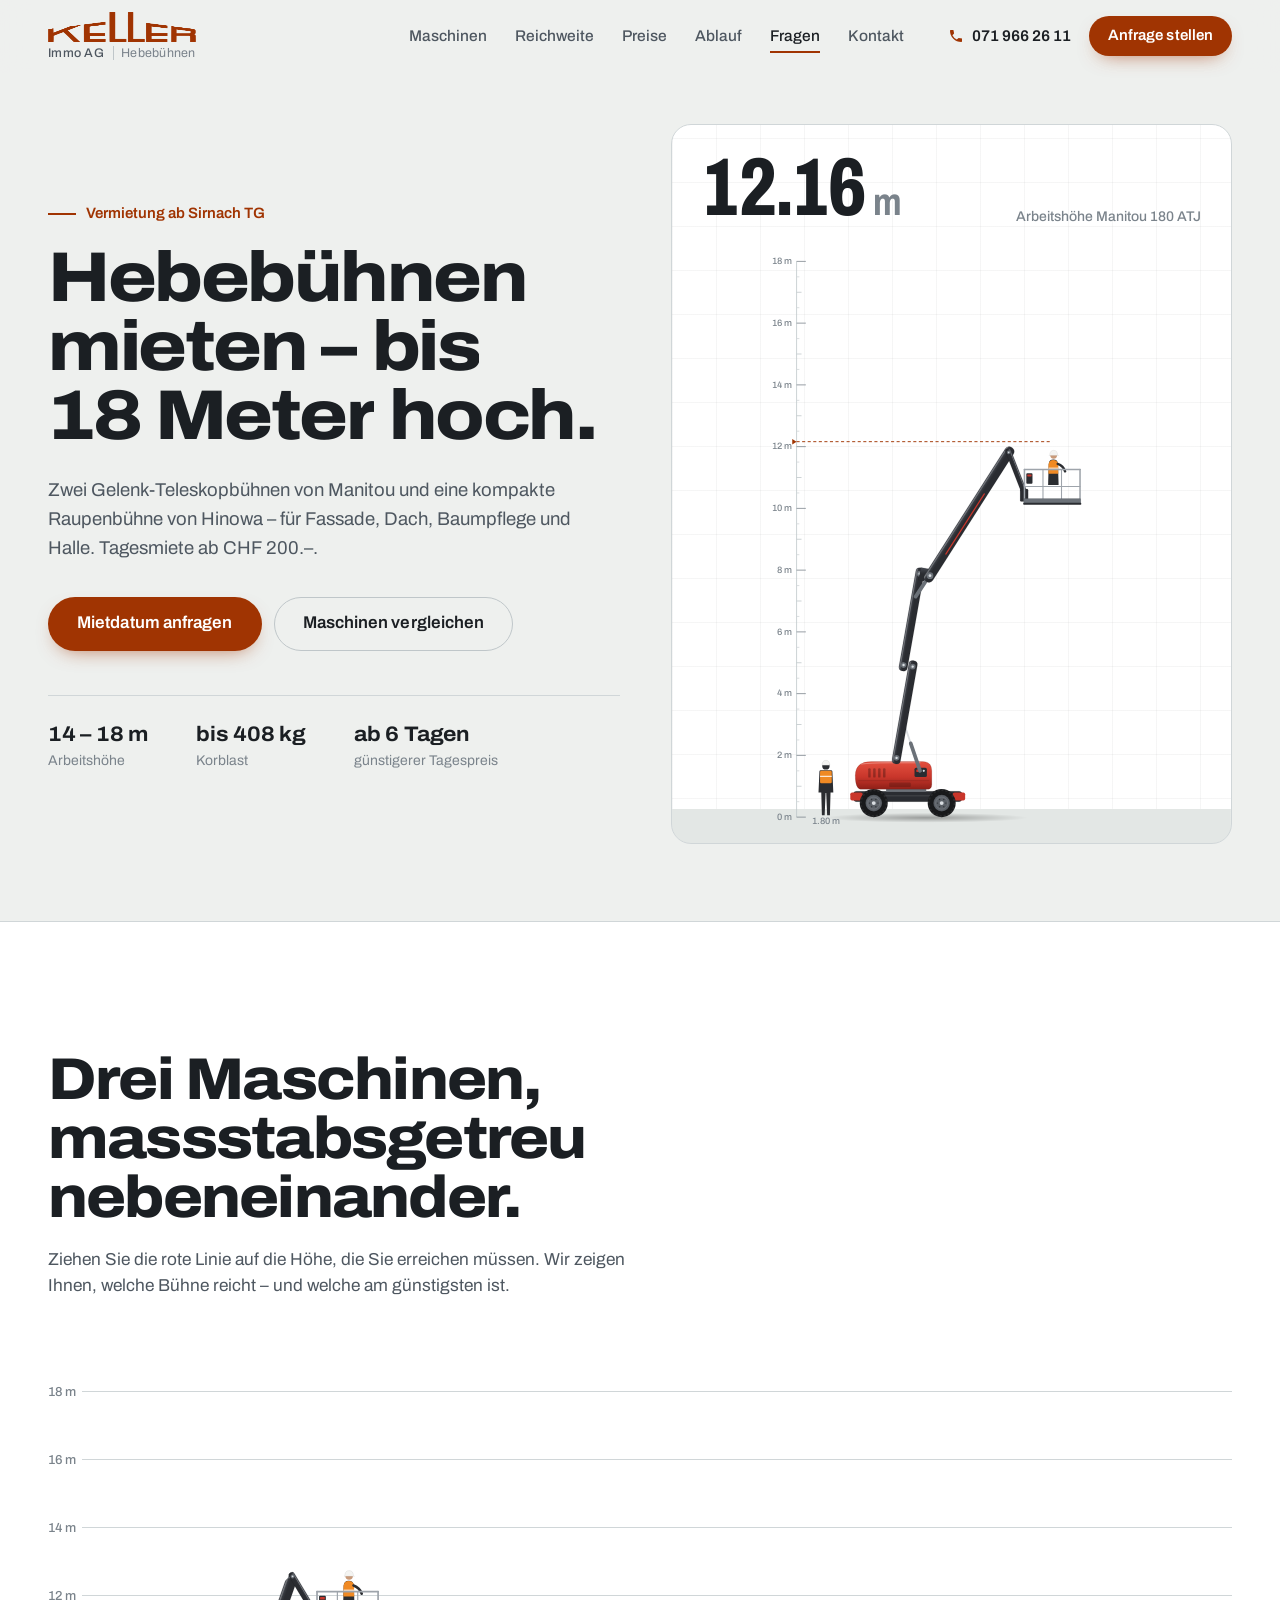
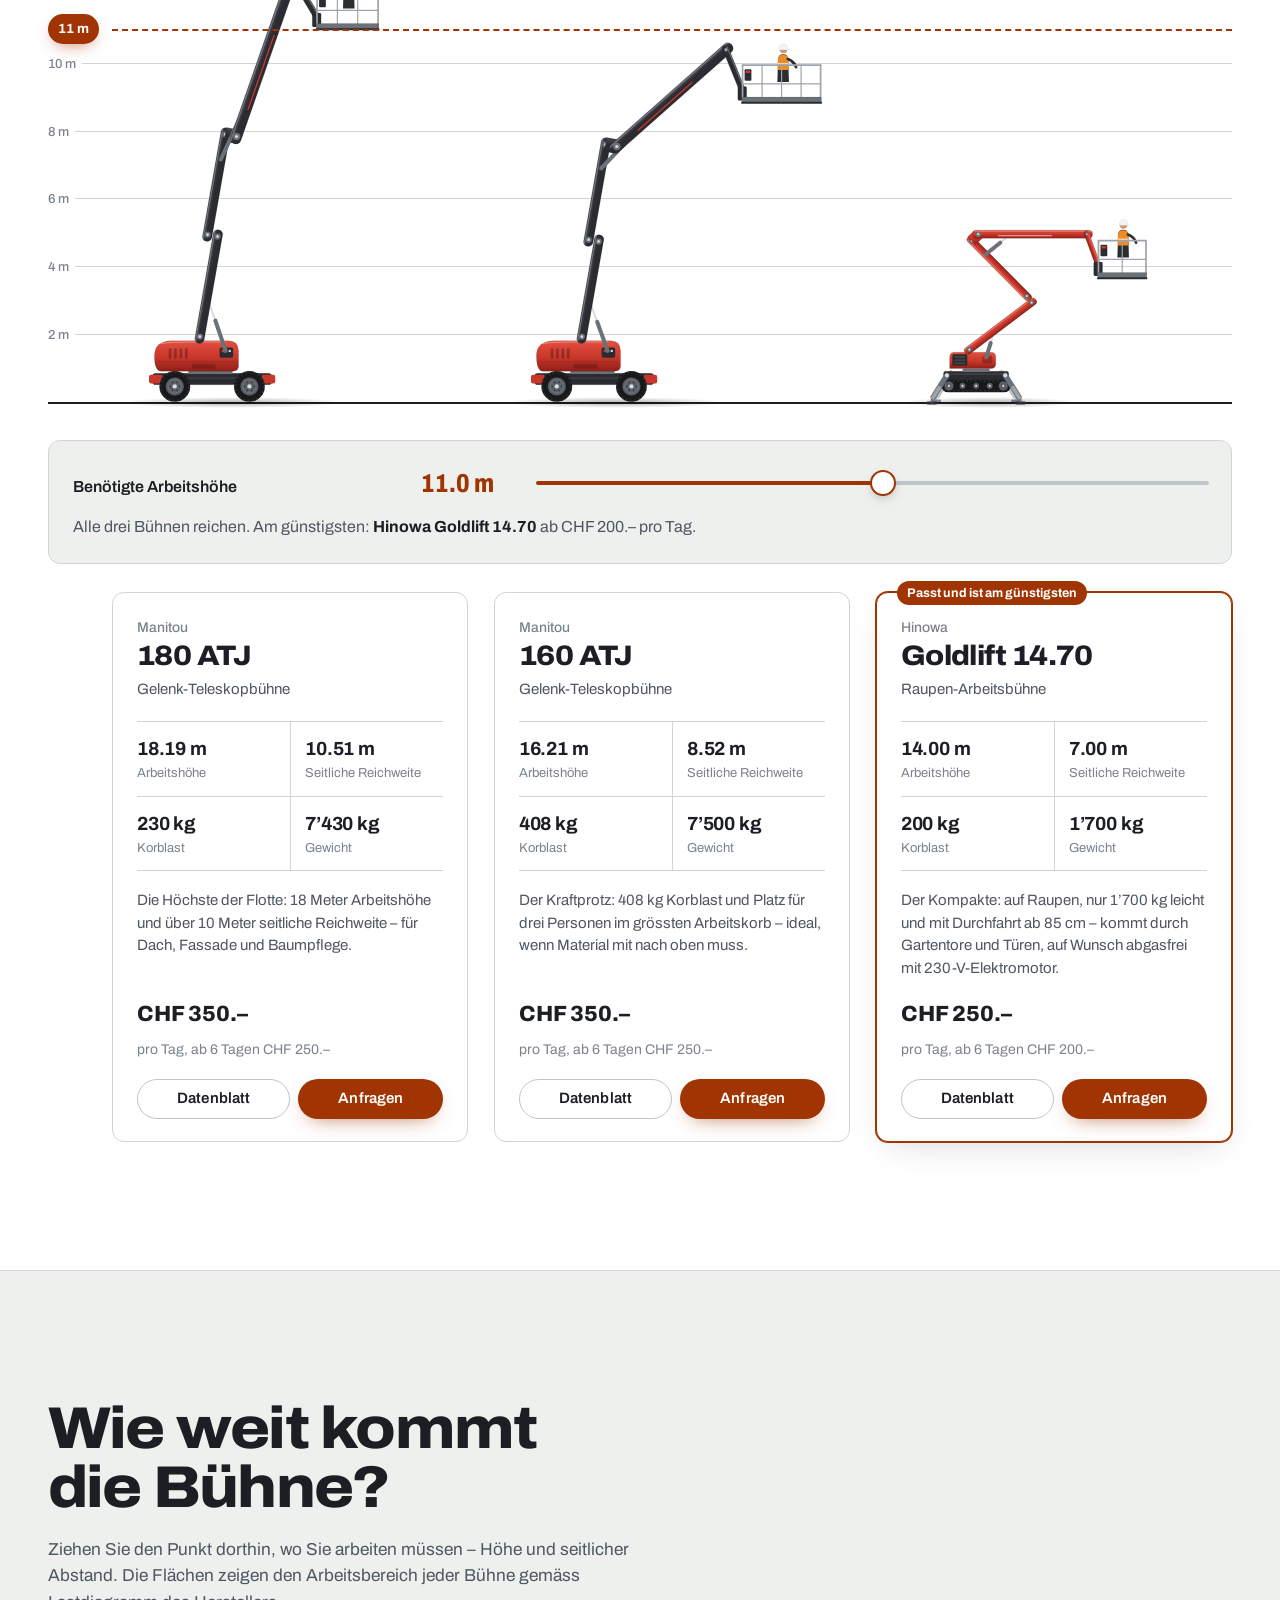
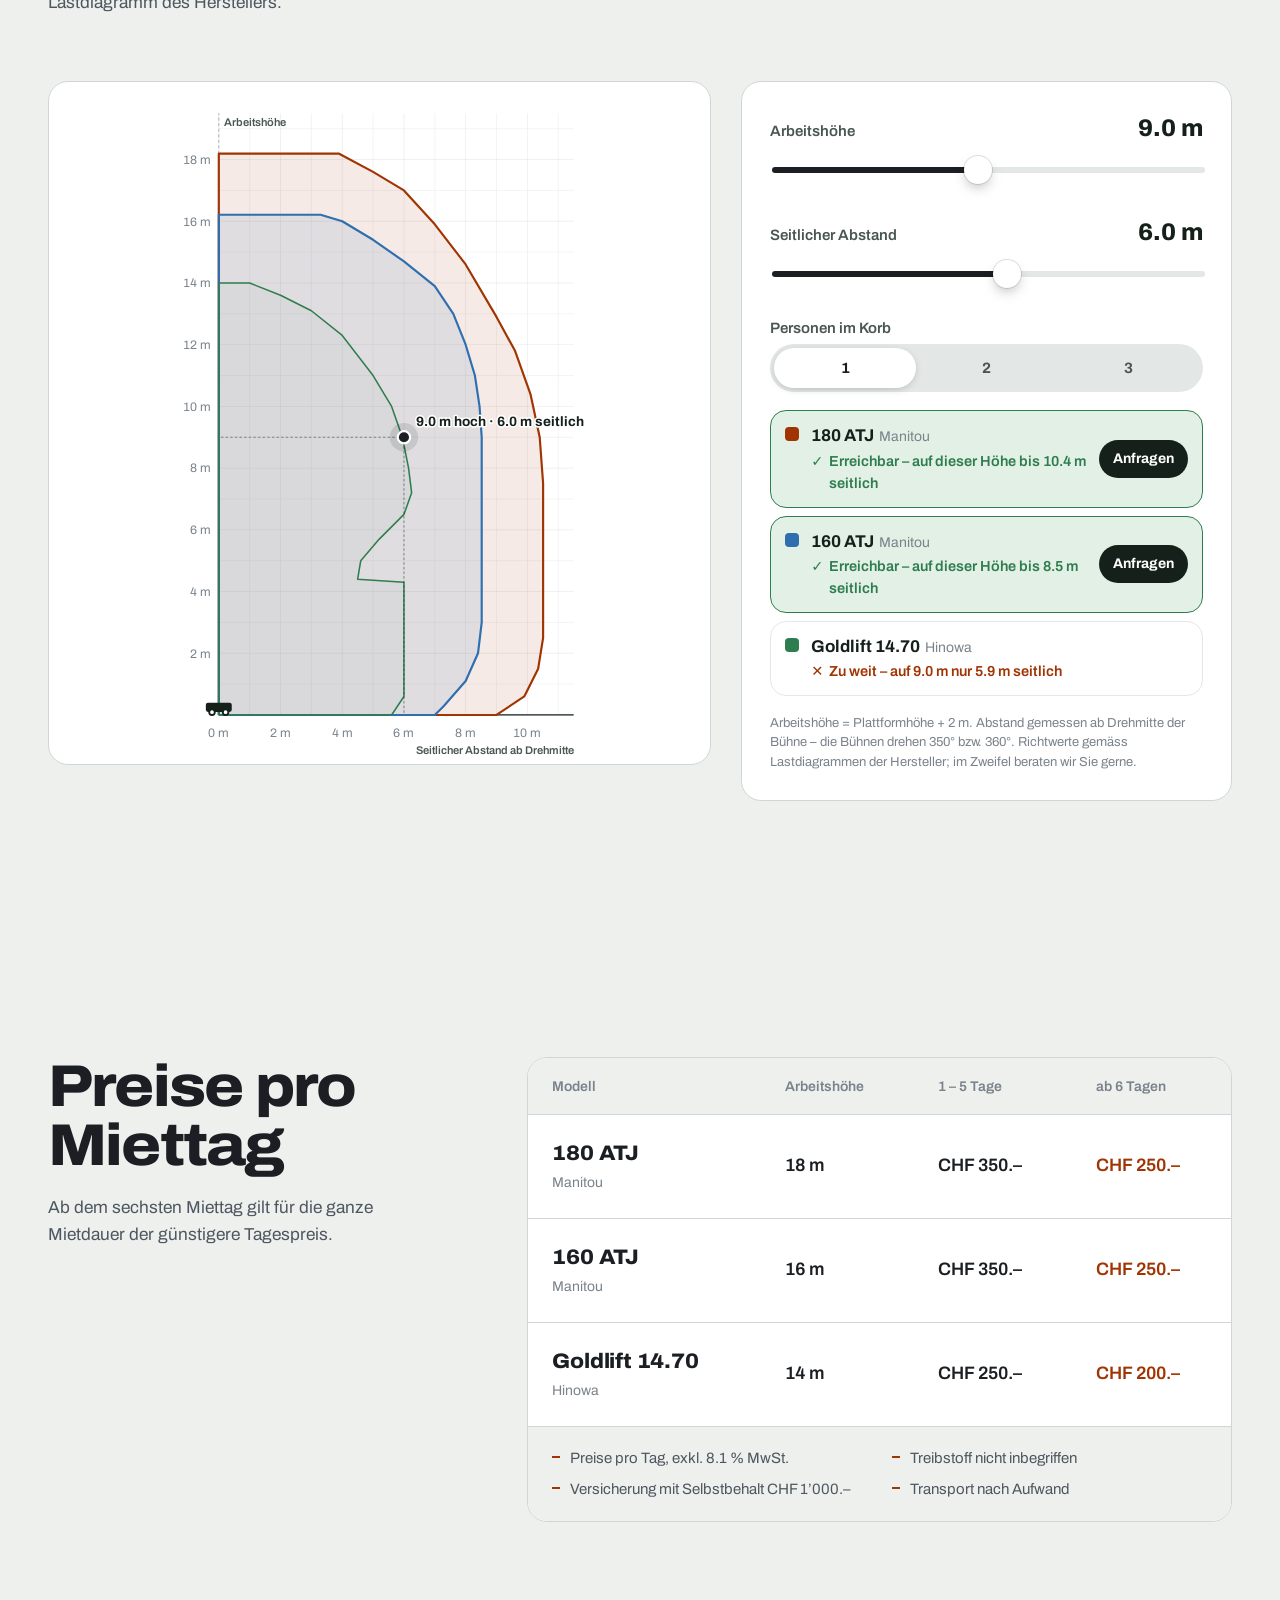
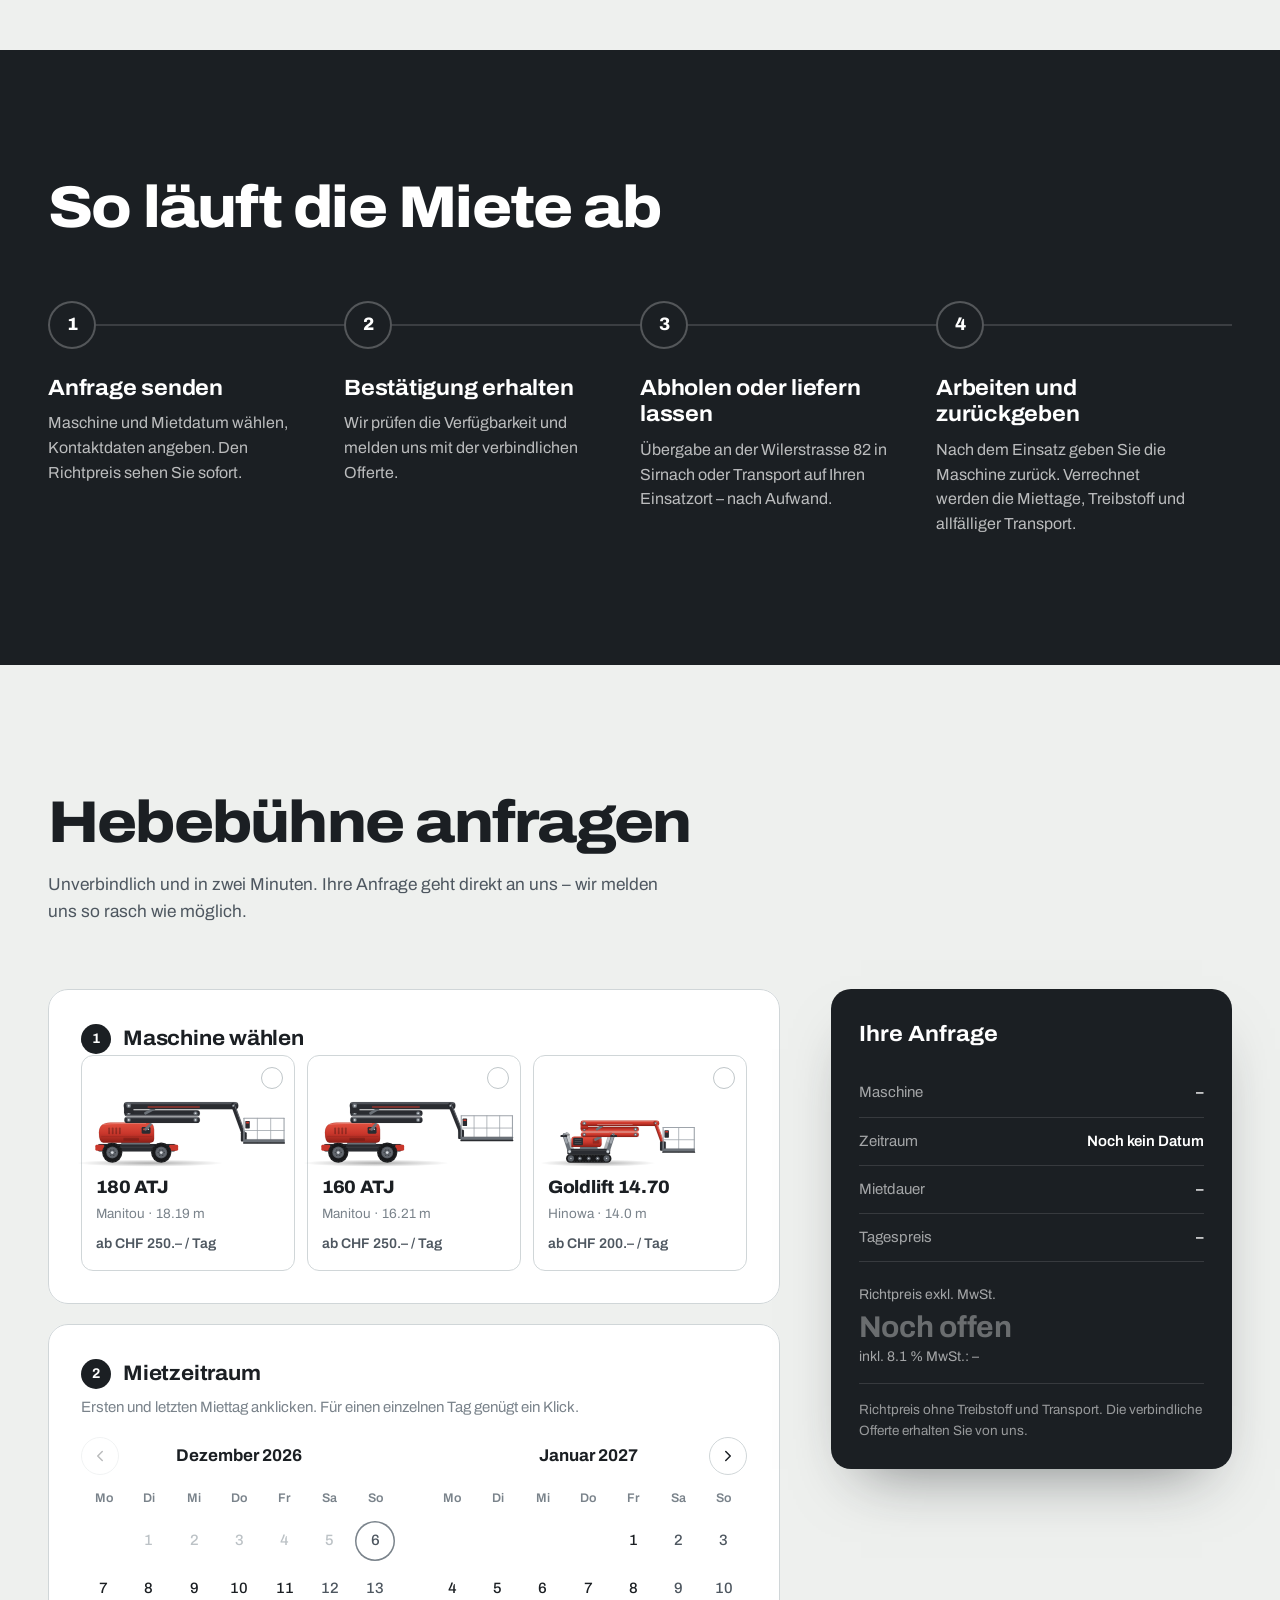
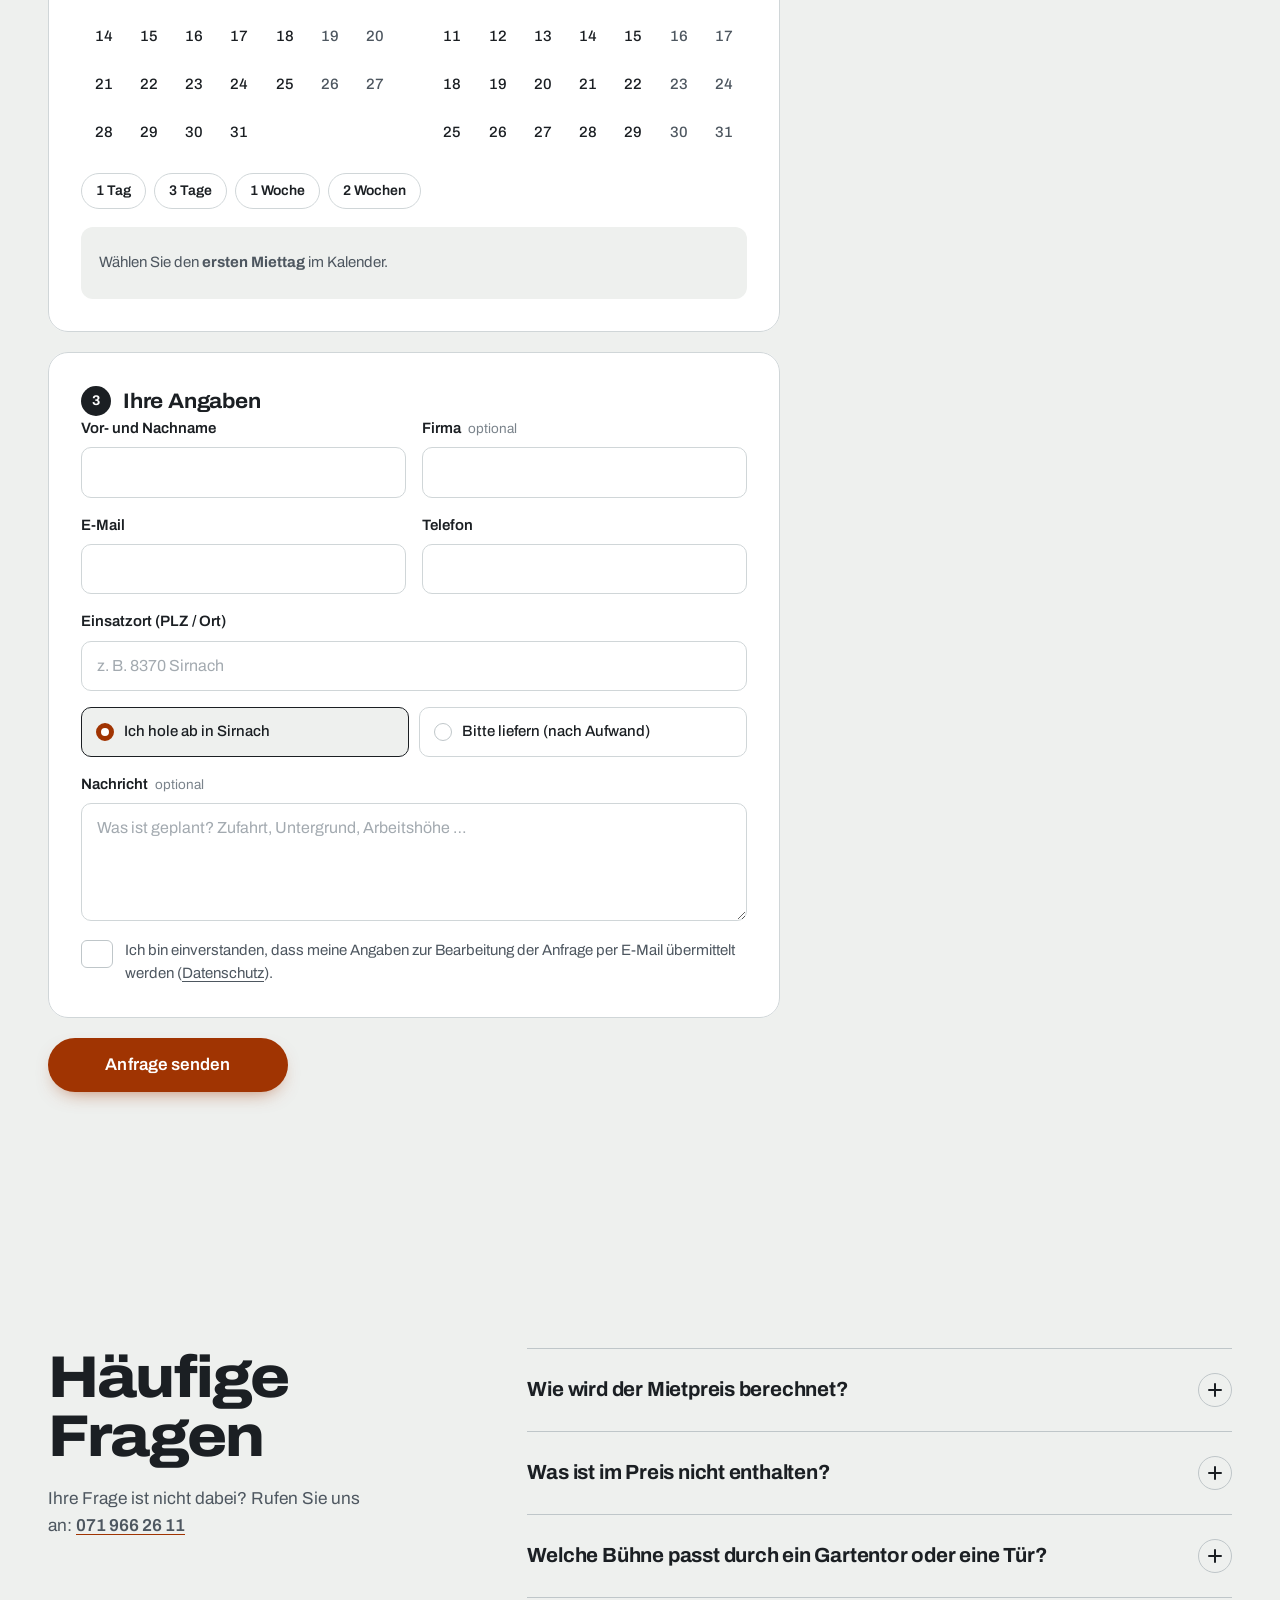
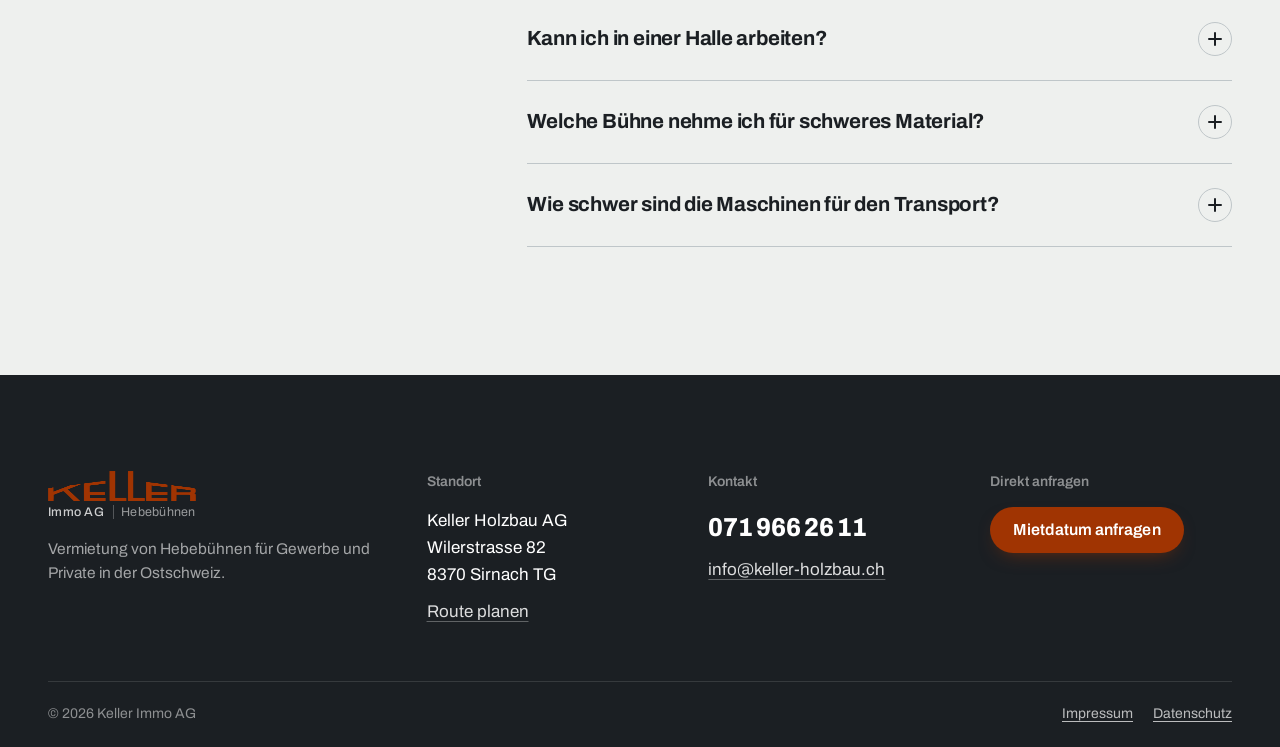
==== commit c9038aea: "Reichweiten-Rechner, Versand repariert und an Stefan, Apps-Script-Vorlage Co-Authored-By: Claude Opu" ====
--- a/version-1/index.html
+++ b/version-1/index.html
@@ -14,6 +14,7 @@
   <link rel="preconnect" href="https://fonts.googleapis.com">
   <link rel="preconnect" href="https://fonts.gstatic.com" crossorigin>
   <link href="https://fonts.googleapis.com/css2?family=Archivo:wdth,wght@62..125,100..900&display=swap" rel="stylesheet">
+  <link rel="stylesheet" href="reach.css">
   <link rel="stylesheet" href="styles.css">
 </head>
 <body>
@@ -27,6 +28,7 @@
       </a>
       <nav class="nav" aria-label="Hauptnavigation">
         <a href="#maschinen">Maschinen</a>
+        <a href="#reichweite">Reichweite</a>
         <a href="#preise">Preise</a>
         <a href="#ablauf">Ablauf</a>
         <a href="#fragen">Fragen</a>
@@ -47,6 +49,7 @@
   <div class="mobile-menu" id="mobile-menu" data-menu hidden>
     <nav aria-label="Mobile Navigation">
       <a href="#maschinen">Maschinen</a>
+      <a href="#reichweite">Reichweite</a>
       <a href="#preise">Preise</a>
       <a href="#ablauf">Ablauf</a>
       <a href="#fragen">Fragen</a>
@@ -108,6 +111,17 @@
         </div>
 
         <div class="machines" data-machines></div>
+      </div>
+    </section>
+
+    <!-- ============ REICHWEITE ============ -->
+    <section class="section reach-section" id="reichweite" aria-labelledby="reach-title">
+      <div class="wrap">
+        <div class="section-head">
+          <h2 class="section-title" id="reach-title">Wie weit kommt die Bühne?</h2>
+          <p class="section-lead">Ziehen Sie den Punkt dorthin, wo Sie arbeiten müssen – Höhe und seitlicher Abstand. Die Flächen zeigen den Arbeitsbereich jeder Bühne gemäss Lastdiagramm des Herstellers.</p>
+        </div>
+        <div data-reach></div>
       </div>
     </section>
 
@@ -389,7 +403,7 @@
   <template id="legal-datenschutz">
     <p>Wir bearbeiten Personendaten nach dem Schweizer Datenschutzgesetz (DSG).</p>
     <h3>Anfrageformular</h3>
-    <p>Wenn Sie uns eine Anfrage senden, übermitteln wir Ihre Angaben (Name, Firma, Kontaktdaten, Einsatzort, Mietzeitraum, Nachricht) per E-Mail an uns. Für den Versand nutzen wir den Dienst FormSubmit (formsubmit.co); dabei können Daten in Länder ausserhalb der Schweiz übermittelt werden. Wir verwenden Ihre Angaben ausschliesslich zur Bearbeitung Ihrer Anfrage und zur Vertragsabwicklung.</p>
+    <p>Wenn Sie uns eine Anfrage senden, übermitteln wir Ihre Angaben (Name, Firma, Kontaktdaten, Einsatzort, Mietzeitraum, Nachricht) per E-Mail an uns. Für den Versand nutzen wir die Dienste Google (Gmail) und FormSubmit (formsubmit.co); dabei können Daten in Länder ausserhalb der Schweiz übermittelt werden. Sie erhalten eine Eingangsbestätigung an Ihre E-Mail-Adresse. Wir verwenden Ihre Angaben ausschliesslich zur Bearbeitung Ihrer Anfrage und zur Vertragsabwicklung.</p>
     <h3>Schriften</h3>
     <p>Diese Website lädt Schriften von Google Fonts. Dabei wird Ihre IP-Adresse an Google übermittelt.</p>
     <h3>Cookies</h3>
@@ -401,6 +415,7 @@
   <script src="js/data.js"></script>
   <script src="js/lift.js"></script>
   <script src="js/booking.js"></script>
+  <script src="js/reach.js"></script>
   <script src="app.js"></script>
 </body>
 </html>
--- a/version-1/reach.css
+++ b/version-1/reach.css
@@ -0,0 +1,108 @@
+/* =========================================================================
+   Reichweiten-Rechner (KReach) – gemeinsame Gestaltung.
+   Jede Version passt die Farben über die --rx-*-Variablen an.
+   ========================================================================= */
+.rx {
+  --rx-bg: #FFFFFF;
+  --rx-panel: #FFFFFF;
+  --rx-ink: #15201B;
+  --rx-ink-2: #4A5751;
+  --rx-ink-3: #7B8781;
+  --rx-line: #E1E5DF;
+  --rx-line-2: #C9D0C8;
+  --rx-c1: #A03402;
+  --rx-c2: #2F6FB0;
+  --rx-c3: #2E7D4F;
+  --rx-ok: #2E7D4F;
+  --rx-ok-soft: #E2F0E6;
+  --rx-no: #A03402;
+  --rx-no-soft: #F7E7DD;
+  --rx-accent: #15201B;
+  --rx-track: #E1E5DF;
+  --rx-radius: 24px;
+  display: grid;
+  grid-template-columns: minmax(0, 1.35fr) minmax(300px, 1fr);
+  gap: clamp(16px, 2.4vw, 32px);
+  align-items: start;
+  color: var(--rx-ink);
+}
+.rx-chart { position: relative; border-radius: var(--rx-radius); background: var(--rx-bg); padding: clamp(10px, 2vw, 22px) clamp(8px, 1.6vw, 18px) clamp(6px, 1vw, 12px); user-select: none; -webkit-user-select: none; }
+.rx-chart svg { display: block; width: 100%; height: min(72vh, 720px); max-height: 140vw; overflow: visible; touch-action: pan-y; cursor: crosshair; }
+.rx-gl { stroke: var(--rx-line); stroke-width: 1.5; }
+.rx-gl--major { stroke: var(--rx-line-2); stroke-width: 1.5; opacity: .7; }
+.rx-ground { stroke: var(--rx-ink); stroke-width: 4; }
+.rx-axis { stroke: var(--rx-ink-3); stroke-width: 2; stroke-dasharray: 10 8; }
+.rx-ax { font-size: 40px; fill: var(--rx-ink-3); font-family: inherit; font-variant-numeric: tabular-nums; }
+.rx-ax--title { font-size: 36px; font-weight: 600; fill: var(--rx-ink-2); }
+.rx-base rect { fill: var(--rx-ink); }
+.rx-base circle { fill: var(--rx-bg); stroke: var(--rx-ink); stroke-width: 6; }
+
+.rx-fill { fill-opacity: .035; transition: fill-opacity .4s ease, d .5s ease; }
+.rx-line { fill: none; stroke-width: 5; stroke-linejoin: round; stroke-dasharray: 1; stroke-dashoffset: 1; transition: stroke-dashoffset 1.6s cubic-bezier(.2, .75, .1, 1), opacity .4s, stroke-width .3s, d .5s ease; }
+.rx.is-in .rx-line { stroke-dashoffset: 0; }
+.rx.is-in .rx-shape--2 .rx-line { transition-delay: .25s; }
+.rx.is-in .rx-shape--3 .rx-line { transition-delay: .5s; }
+.rx-shape--1 .rx-fill { fill: var(--rx-c1); } .rx-shape--1 .rx-line { stroke: var(--rx-c1); }
+.rx-shape--2 .rx-fill { fill: var(--rx-c2); } .rx-shape--2 .rx-line { stroke: var(--rx-c2); }
+.rx-shape--3 .rx-fill { fill: var(--rx-c3); } .rx-shape--3 .rx-line { stroke: var(--rx-c3); }
+.rx-shape.is-ok .rx-fill { fill-opacity: .1; }
+.rx-shape.is-ok .rx-line { stroke-width: 7; }
+.rx-shape.is-off { opacity: .25; }
+
+.rx-guide { stroke: var(--rx-accent); stroke-width: 2.5; stroke-dasharray: 8 7; opacity: .6; }
+.rx-halo { fill: var(--rx-accent); opacity: .12; transform-box: fill-box; transform-origin: center; animation: rx-pulse 2.4s ease-in-out infinite; }
+.rx-dot { fill: var(--rx-accent); stroke: var(--rx-bg); stroke-width: 7; cursor: grab; outline: none; transition: r .2s; }
+.rx-dot:focus-visible { stroke: var(--rx-c1); }
+.rx-target.is-drag .rx-dot { cursor: grabbing; }
+.rx-target.is-none .rx-dot, .rx-target.is-none .rx-halo { fill: var(--rx-no); }
+.rx-tlabel { font-size: 44px; font-weight: 700; fill: var(--rx-ink); paint-order: stroke; stroke: var(--rx-bg); stroke-width: 10px; stroke-linejoin: round; font-variant-numeric: tabular-nums; }
+@keyframes rx-pulse { 0%, 100% { transform: scale(1); opacity: .14; } 50% { transform: scale(1.35); opacity: .04; } }
+
+.rx-side { display: flex; flex-direction: column; gap: 18px; border-radius: var(--rx-radius); background: var(--rx-panel); padding: clamp(18px, 2.4vw, 28px); }
+.rx-ctrl label, .rx-label { display: flex; justify-content: space-between; align-items: baseline; gap: 12px; font-size: 15px; font-weight: 600; color: var(--rx-ink-2); margin-bottom: 4px; }
+.rx-ctrl output { font-size: 24px; font-weight: 800; color: var(--rx-ink); font-variant-numeric: tabular-nums; }
+.rx-range { -webkit-appearance: none; appearance: none; width: 100%; height: 34px; background: transparent; cursor: pointer; --p: 50%; }
+.rx-range::-webkit-slider-runnable-track { height: 6px; border-radius: 6px; background: linear-gradient(90deg, var(--rx-accent) var(--p), var(--rx-track) var(--p)); }
+.rx-range::-moz-range-track { height: 6px; border-radius: 6px; background: var(--rx-track); }
+.rx-range::-moz-range-progress { height: 6px; border-radius: 6px; background: var(--rx-accent); }
+.rx-range::-webkit-slider-thumb { -webkit-appearance: none; width: 28px; height: 28px; margin-top: -11px; border-radius: 50%; background: #fff; box-shadow: 0 0 0 1px rgba(0, 0, 0, .12), 0 6px 14px -4px rgba(0, 0, 0, .35); }
+.rx-range::-moz-range-thumb { width: 26px; height: 26px; border-radius: 50%; background: #fff; border: 0; box-shadow: 0 0 0 1px rgba(0, 0, 0, .12), 0 6px 14px -4px rgba(0, 0, 0, .35); }
+.rx-seg { display: grid; grid-template-columns: repeat(3, 1fr); padding: 4px; border-radius: 999px; background: var(--rx-track); }
+.rx-seg label { position: relative; cursor: pointer; margin: 0; display: block; }
+.rx-seg input { position: absolute; opacity: 0; }
+.rx-seg span { display: grid; place-items: center; height: 40px; border-radius: 999px; font-weight: 700; font-size: 15px; color: var(--rx-ink-2); transition: background-color .25s, color .25s, box-shadow .25s; }
+.rx-seg input:checked + span { background: var(--rx-panel); color: var(--rx-ink); box-shadow: 0 2px 10px -3px rgba(0, 0, 0, .3); }
+.rx-seg input:focus-visible + span { outline: 2px solid var(--rx-c1); outline-offset: 1px; }
+
+.rx-results { list-style: none; margin: 0; padding: 0; display: grid; gap: 8px; }
+.rx-item { display: grid; grid-template-columns: 14px 1fr auto; grid-template-areas: "key name btn" "key state btn"; column-gap: 12px; align-items: center; padding: 12px 14px; border-radius: 16px; border: 1.5px solid var(--rx-line); transition: border-color .3s, background-color .3s; }
+.rx-key { grid-area: key; width: 14px; height: 14px; border-radius: 4px; align-self: start; margin-top: 4px; }
+.rx-item--1 .rx-key { background: var(--rx-c1); } .rx-item--2 .rx-key { background: var(--rx-c2); } .rx-item--3 .rx-key { background: var(--rx-c3); }
+.rx-iname { grid-area: name; font-size: 14px; color: var(--rx-ink-3); }
+.rx-iname b { font-size: 17px; color: var(--rx-ink); margin-right: 2px; }
+.rx-istate { grid-area: state; font-size: 14.5px; font-weight: 600; display: flex; gap: 6px; align-items: baseline; }
+.rx-istate::before { font-weight: 800; }
+.rx-item.is-ok { border-color: var(--rx-ok); background: var(--rx-ok-soft); }
+.rx-item.is-ok .rx-istate { color: var(--rx-ok); }
+.rx-item.is-ok .rx-istate::before { content: '✓'; }
+.rx-item.is-no .rx-istate { color: var(--rx-no); }
+.rx-item.is-no .rx-istate::before { content: '✕'; }
+.rx-ibtn { grid-area: btn; border: 0; border-radius: 999px; padding: 8px 14px; font: inherit; font-size: 14px; font-weight: 700; cursor: pointer; background: var(--rx-ink); color: var(--rx-bg); opacity: 0; pointer-events: none; transition: opacity .3s; }
+.rx-item.is-ok .rx-ibtn { opacity: 1; pointer-events: auto; }
+.rx-note { margin: 0; font-size: 13px; line-height: 1.5; color: var(--rx-ink-3); }
+
+@media (max-width: 960px) {
+  .rx { grid-template-columns: 1fr; }
+}
+@media (max-width: 560px) {
+  .rx-ax { font-size: 48px; }
+  .rx-ax--title { font-size: 42px; }
+  .rx-tlabel { font-size: 52px; }
+  .rx-item { padding: 10px 12px; }
+  .rx-iname b { font-size: 16px; }
+  .rx-istate { font-size: 13.5px; }
+}
+@media (prefers-reduced-motion: reduce) {
+  .rx-line { stroke-dashoffset: 0; transition: none; }
+  .rx-halo { animation: none; }
+}
--- a/version-1/styles.css
+++ b/version-1/styles.css
@@ -620,3 +620,7 @@
   .reveal { opacity: 1; transform: none; }
   .hero-title .w > span { transform: none; }
 }
+
+/* ---------- Reichweite ---------- */
+.reach-section .rx { --rx-c1: #A03402; --rx-c2: #2F6FB0; --rx-c3: #2E7D4F; --rx-accent: #1B1F23; --rx-line: #E4E8E9; --rx-line-2: #CDD3D6; --rx-ink-3: #7A838B; --rx-radius: 20px; --rx-track: #E3E7E5; }
+.reach-section .rx-chart, .reach-section .rx-side { border: 1px solid var(--line); }
